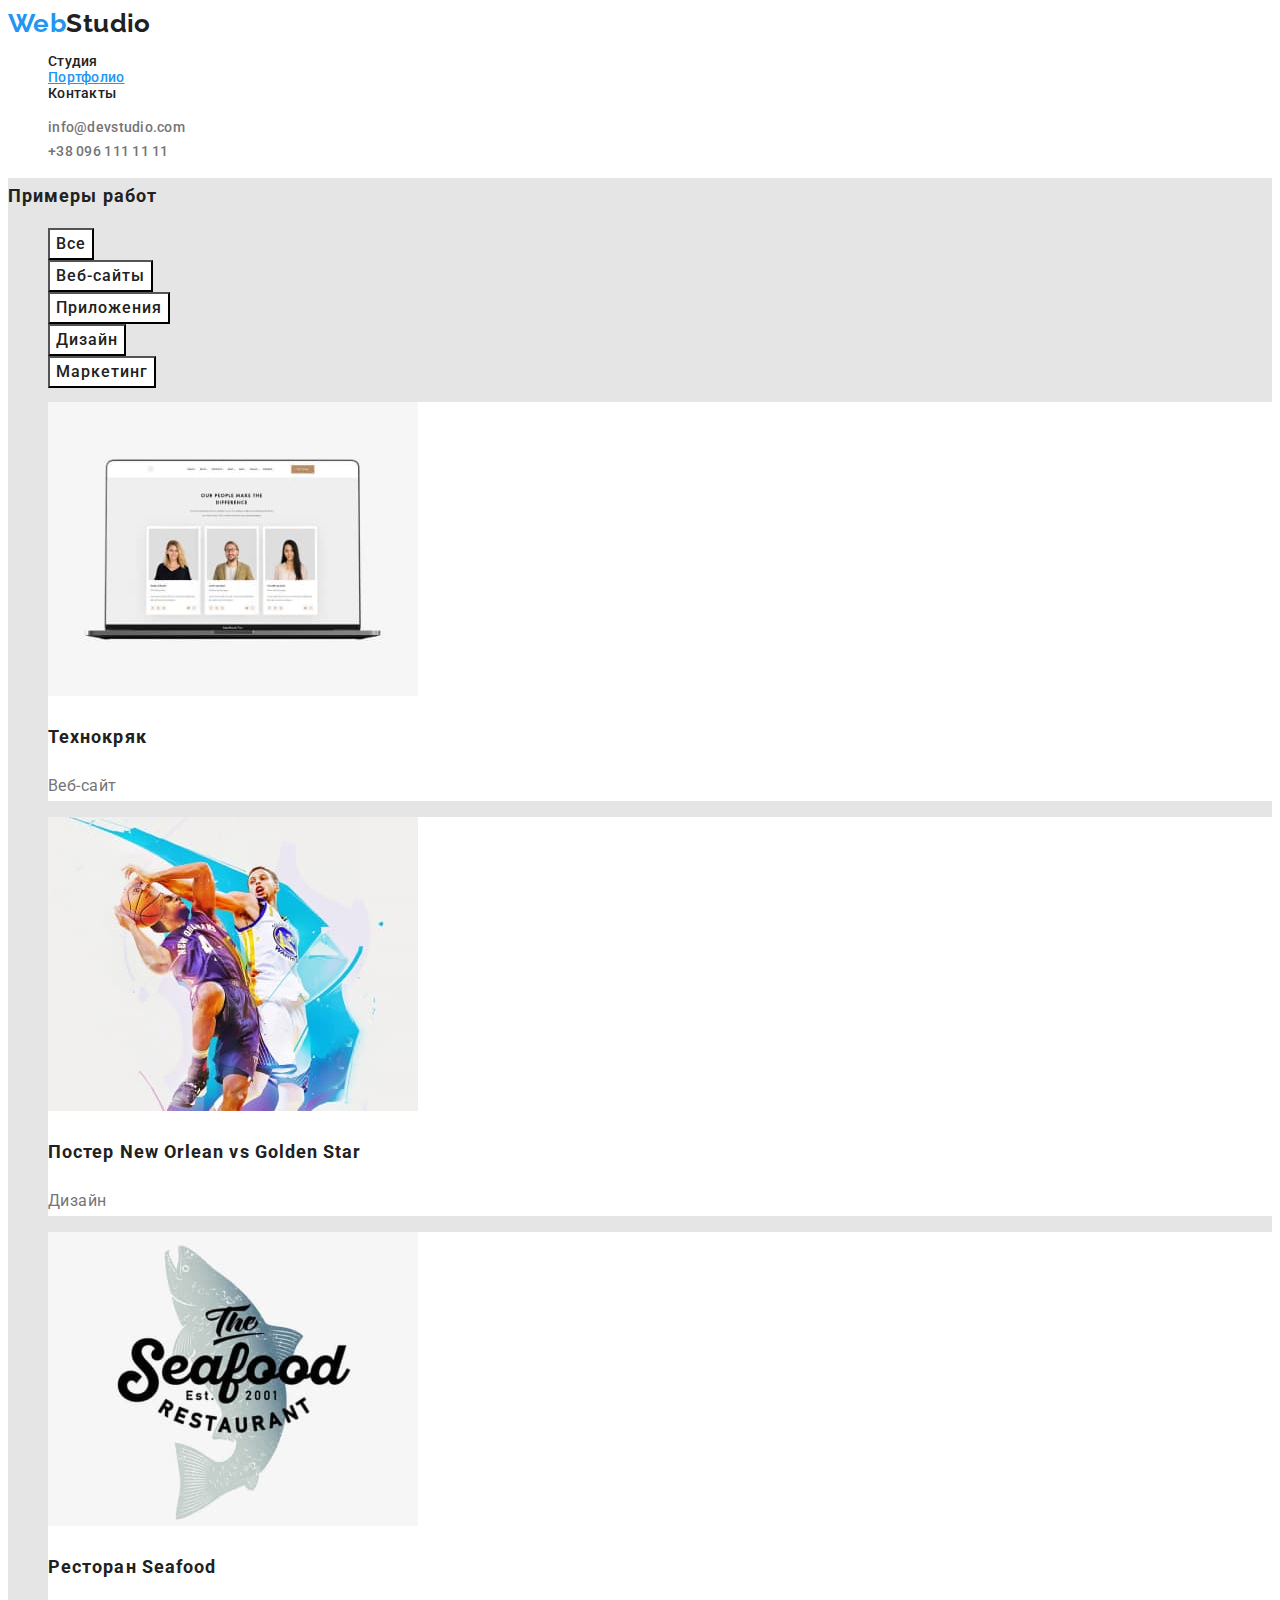
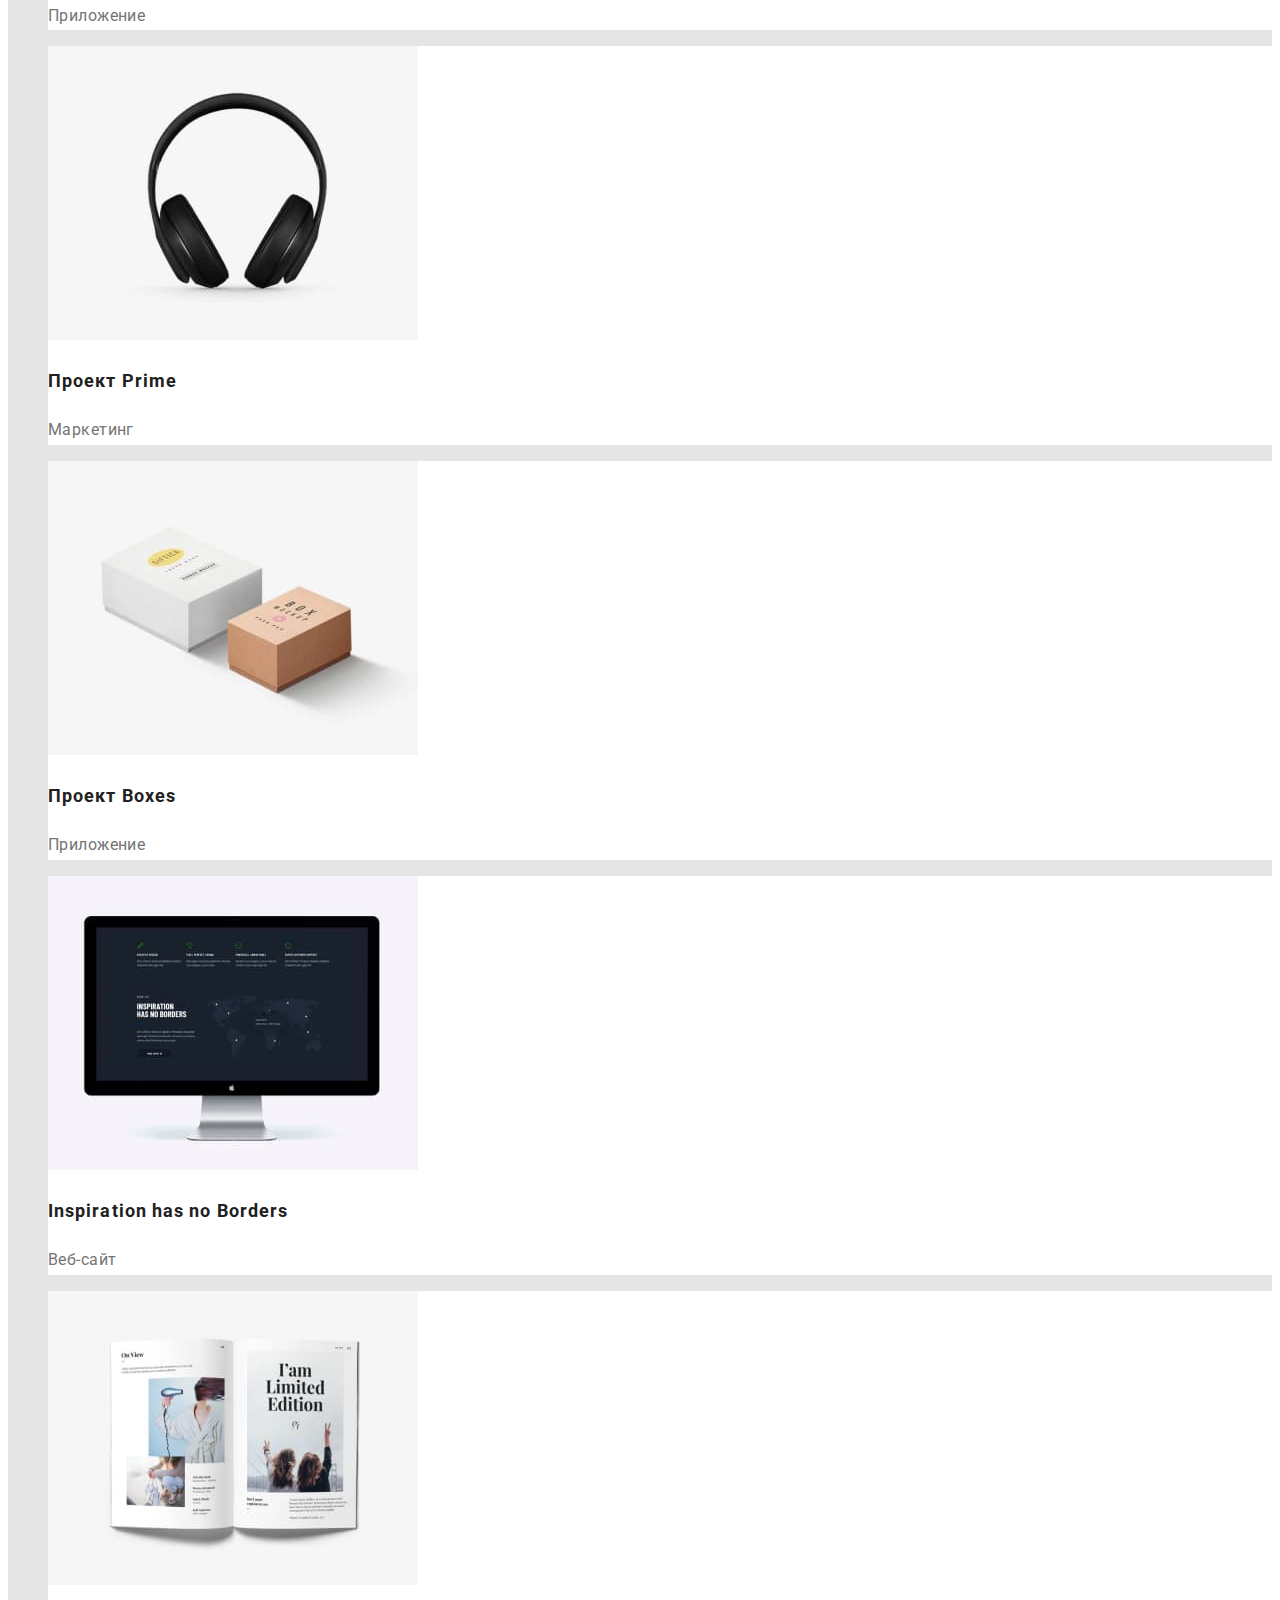
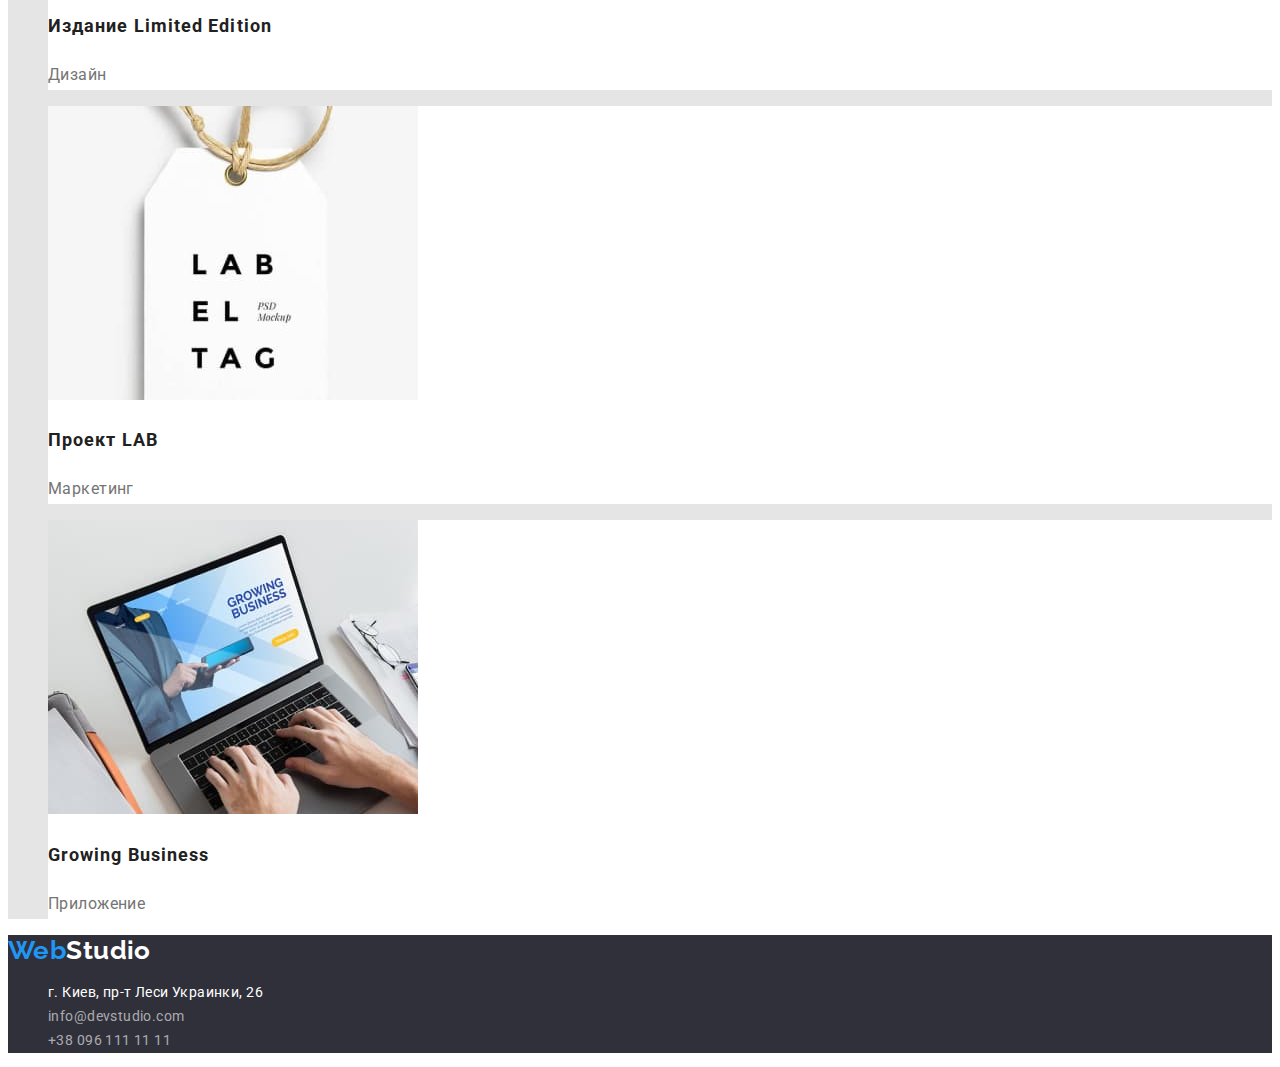
==== portfolio.html @ 4168db16 "copy previous file" ====
<!DOCTYPE html>
<html lang="ru">
<head>
  <meta charset="UTF-8" />
  <title>Web Studio(Version2.1)-Figma</title>
  <link rel="preconnect" href="https://fonts.googleapis.com">
  <link rel="preconnect" href="https://fonts.gstatic.com" crossorigin>
  <link href="https://fonts.googleapis.com/css2?family=Raleway:wght@700&family=Roboto:wght@400;500;700;900&display=swap"
    rel="stylesheet"
  >
  <link rel="stylesheet" href="./css/styles.css">
</head>

<body>
  <!--Шапка сторінки-->
  <header>
    <nav class="nav">
      <!--Логотип-->
      <a href="./index.html" class="logo link">
        <span class="logo-primary">Web</span><span class="logo-secondary">Studio</span>
      </a>
      <!--Активне посилання contacts-->
      <ul class="local-nav list">
        <li><a href="./index.html" class="link">Студия</a></li>
        <li><a href="./portfolio.html" class="current-link">Портфолио</a></li>
        <li><a href="" class="link">Контакты</a></li>
      </ul>
    </nav>
    <!--Contacts in header-->
    <ul class="contacts list">
      <li> <a href="mailto:info@devstudio.com" class="link">info@devstudio.com </a></li>
      <li> <a href="tel:+3809611111111" class="link">+38 096 111 11 11</a> </li>
    </ul>
  </header>
  <main>
    <section class="gallery">
      <h1 class="gallery-title" >Примеры работ</h1>
      <ul class="list">
        <li> <button type="button" class="btn btn-secondary">Все</button></li>
        <li><button type="button" class="btn btn-secondary">Веб-сайты</button></li>
        <li><button type="button" class="btn btn-secondary">Приложения</button></li>
        <li><button type="button" class="btn btn-secondary">Дизайн</button></li>
        <li><button type="button" class="btn btn-secondary">Маркетинг</button></li>
      </ul>
      <ul class="list">
        <li class="gallery-card "> 
          <img src="./images/prj1.jpg" alt="веб-сайт на ноутбуке" width="370" />
          <h2 class="card-title">Технокряк</h2>
          <p class="defenition">Веб-сайт</p>       
        </li>
        <li class="gallery-card ">
          <img src="./images/prj2.jpg" alt="Соревнования баскетболистов" width="370"/>
          <h2 class="card-title">Постер New Orlean vs Golden Star</h2>
          <p class="defenition">Дизайн</p>
        </li>
        <li class="gallery-card ">
          <img src="./images/prj3.jpg" alt="логотип ресторана" width="370" />
          <h2 class="card-title">Ресторан Seafood</h2>
          <p class="defenition">Приложение</p>
        </li>
        <li class="gallery-card ">
          <img src="./images/prj4.jpg" alt="Черные наушники" width="370" />
          <h2 class="card-title">Проект Prime</h2>
          <p class="defenition">Маркетинг</p>
        </li>
        <li class="gallery-card ">
          <img src="./images/prj5.jpg" alt="Две картонные коробки" width="370" />
          <h2 class="card-title">Проект Boxes</h2>
          <p class="defenition">Приложение</p>
        </li>
        <li class="gallery-card ">
          <img src="./images/prj6.jpg" alt="моноблок с примером веб-сайта" width="370" />
          <h2 class="card-title">Inspiration has no Borders</h2>
          <p class="defenition">Веб-сайт</p>
        </li>
        <li class="gallery-card ">
          <img src="./images/prj7.jpg" alt="разворот книги" width="370" />
          <h2 class="card-title">Издание Limited Edition</h2>
          <p class="defenition">Дизайн</p>
        </li>
        <li class="gallery-card ">
          <img src="./images/prj8.jpg" alt="етикетка с надписью" width="370" />
          <h2 class="card-title">Проект LAB</h2>
          <p class="defenition">Маркетинг</p>
        </li>
        <li class="gallery-card ">
          <img src="./images/prj9.jpg" alt="человек работающий за ноутбуком" width="370" />
          <h2 class="card-title">Growing Business</h2>
          <p class="defenition">Приложение</p>
        </li>
      </ul>
    </section>

  </main>
  <footer class="footer">
    <a href="./index.html" class="logo link">
      <span class="logo-primary">Web</span><span class="logo-botom">Studio</span>
    </a>
    <!--Contact info-->
    <address class="footer-contacts">
      <ul class="list">
        <li class="contact">
          <a href="https://goo.gl/maps/vkd8yYgCR2bsNaY5A" class="address link">
            г. Киев, пр-т Леси Украинки, 26<br />
          </a>
        </li>
        <li class="contact">
          <a href="mailto:info@devstudio.com" class="link">
            info@devstudio.com<br />
          </a>
        </li>
        <li class="contact">
          <a href="tel:+3809611111111" class="link">
            +38 096 111 11 11<br />
          </a>
        </li>
      </ul>
    </address>
  </footer>
    
</body>
</html>
---- css/styles.css ----
/* text primary color #757575*/
/* text secondary #212121 */
/* primary white color #FFFFFF */
/* secondary bg color #2F303A */
/* logo color #000000, #2196F3 */
/* team bg color #F5F4FA  */
:root {
  --primary-white-color: #ffffff;
  --secondary-white-color: #f5f4fa;
  --prtf-bg-color: #e5e5e5;
  --secondary-bg-color: #2f303a;
  --text-primary-color: #757575;
  --text-secondary-color: #212121;
  --accent-color: #2196f3;
  --decoration-white-color: rgba(255, 255, 255, 0.6);
}

/* lists style */
.list {
  list-style: none;
}

/* link decoration */
.link {
  color: inherit;
  text-decoration: none;
}

.link:hover,
.link:focus {
  color: var(--accent-color);
}

.current-link {
  color: var(--accent-color);
}

.current-link:hover,
.current-link:focus {
  color: var(--secondary-bg-color);
}

/* button */
.btn {
  font-family: Roboto;
  font-weight: 700;
  font-size: 16px;
  line-height: 1.87;
  letter-spacing: 0.06em;

  cursor: pointer;
}

.btn-primary {
  background-color: var(--accent-color);
  color: var(--primary-white-color);
}

.btn-secondary {
  background-color: var(--primary-white-color);
  color: var(--text-secondary-color);
}

.btn-primary:hover,
.btn-primary:focus {
  color: var(--text-secondary-color);
}

.btn-secondary:hover,
.btn-secondary:focus {
  color: var(--primary-white-color);
  background-color: var(--accent-color);
}

body {
  background-color: var(--primary-white-color);
  color: var(--text-primary-color);

  font-family: Roboto, Verdana, Tahoma, sans-serif;
  font-size: 14px;
  line-height: 1.71;
  letter-spacing: 0.03em;
}

/* logo */
.logo {
  font-family: Raleway, Verdana, Tahoma, sans-serif;

  font-weight: 700;
  font-size: 26px;
  line-height: 1.19;
}

.logo-primary {
  color: var(--accent-color);
}
.logo-secondary {
  color: var(--text-secondary-color);
}

.logo-botom {
  color: var(--primary-white-color);
}

.logo:hover,
.logo:focus {
  color: var(--accent-color);
}

/* nav */
.nav .local-nav {
  color: var(--text-secondary-color);

  font-weight: 500;
  font-size: 14px;
  line-height: 1.14;
  letter-spacing: 0.02em;
}

/* contacts */
.contacts a {
  color: var(--text-primary-color);

  font-weight: 500;
  font-size: 14px;
  line-height: 1.14;
  letter-spacing: 0.02em;
}

.contacts a:hover,
.contacts a:focus {
  color: var(--accent-color);
}

/* heroes */
.hero .hero-title {
  background-color: var(--secondary-bg-color);
  color: var(--primary-white-color);

  font-weight: 900;
  font-size: 44px;
  line-height: 1.36;
  text-align: center;
  letter-spacing: 0.06em;
  text-transform: uppercase;
}

/* features */
.features .feature-title {
  color: var(--text-secondary-color);

  font-weight: 700;
  font-size: 14px;
  line-height: 1.14;
  text-transform: uppercase;
}

.features .feature-dscr {
  font-size: 14px;
  line-height: 1.71;
}

/* activities */
.activities .activities-title {
  color: var(--text-secondary-color);

  font-weight: 700;
  font-size: 36px;
  line-height: 1.17;
  text-align: center;
}

/* team */
.team {
  background-color: var(--secondary-white-color);
}

.team-title {
  color: var(--text-secondary-color);

  font-weight: 700;
  font-size: 36px;
  line-height: 1.17;
  text-align: center;
}

.team .team-card {
  background-color: var(--primary-white-color);
}

.team .card-title {
  color: var(--text-secondary-color);

  font-weight: 500;
  font-size: 16px;
  line-height: 1.19;
  text-align: center;
}

.team .card-text {
  font-size: 16px;
  line-height: 1.19;
  text-align: center;
}

/* Портфолио */
/* gallery */
.gallery {
  background-color: var(--prtf-bg-color);
}

.gallery .gallery-title {
  color: var(--text-secondary-color);

  font-weight: 700;
  font-size: 18px;
  line-height: 2;
  letter-spacing: 0.06em;
}

.gallery .btn-secondary {
  font-weight: 500;
  font-size: 16px;
  line-height: 1.63;
}

.gallery-card {
  background-color: var(--primary-white-color);
}

.gallery-card .card-title {
  color: var(--text-secondary-color);

  font-weight: 700;
  font-size: 18px;
  line-height: 2;
  letter-spacing: 0.06em;
}

.gallery-card .defenition {
  font-size: 16px;
  line-height: 1.87;
}

/* footer */
footer {
  background-color: var(--secondary-bg-color);
}

.footer-contacts .link {
  color: var(--decoration-white-color);

  font-style: normal;
  font-size: 14px;
  line-height: 1.71;
}

.footer-contacts .address {
  color: var(--primary-white-color);
}

.footer-contacts .contact :hover,
.footer-contacts .contact :focus {
  color: var(--accent-color);
}
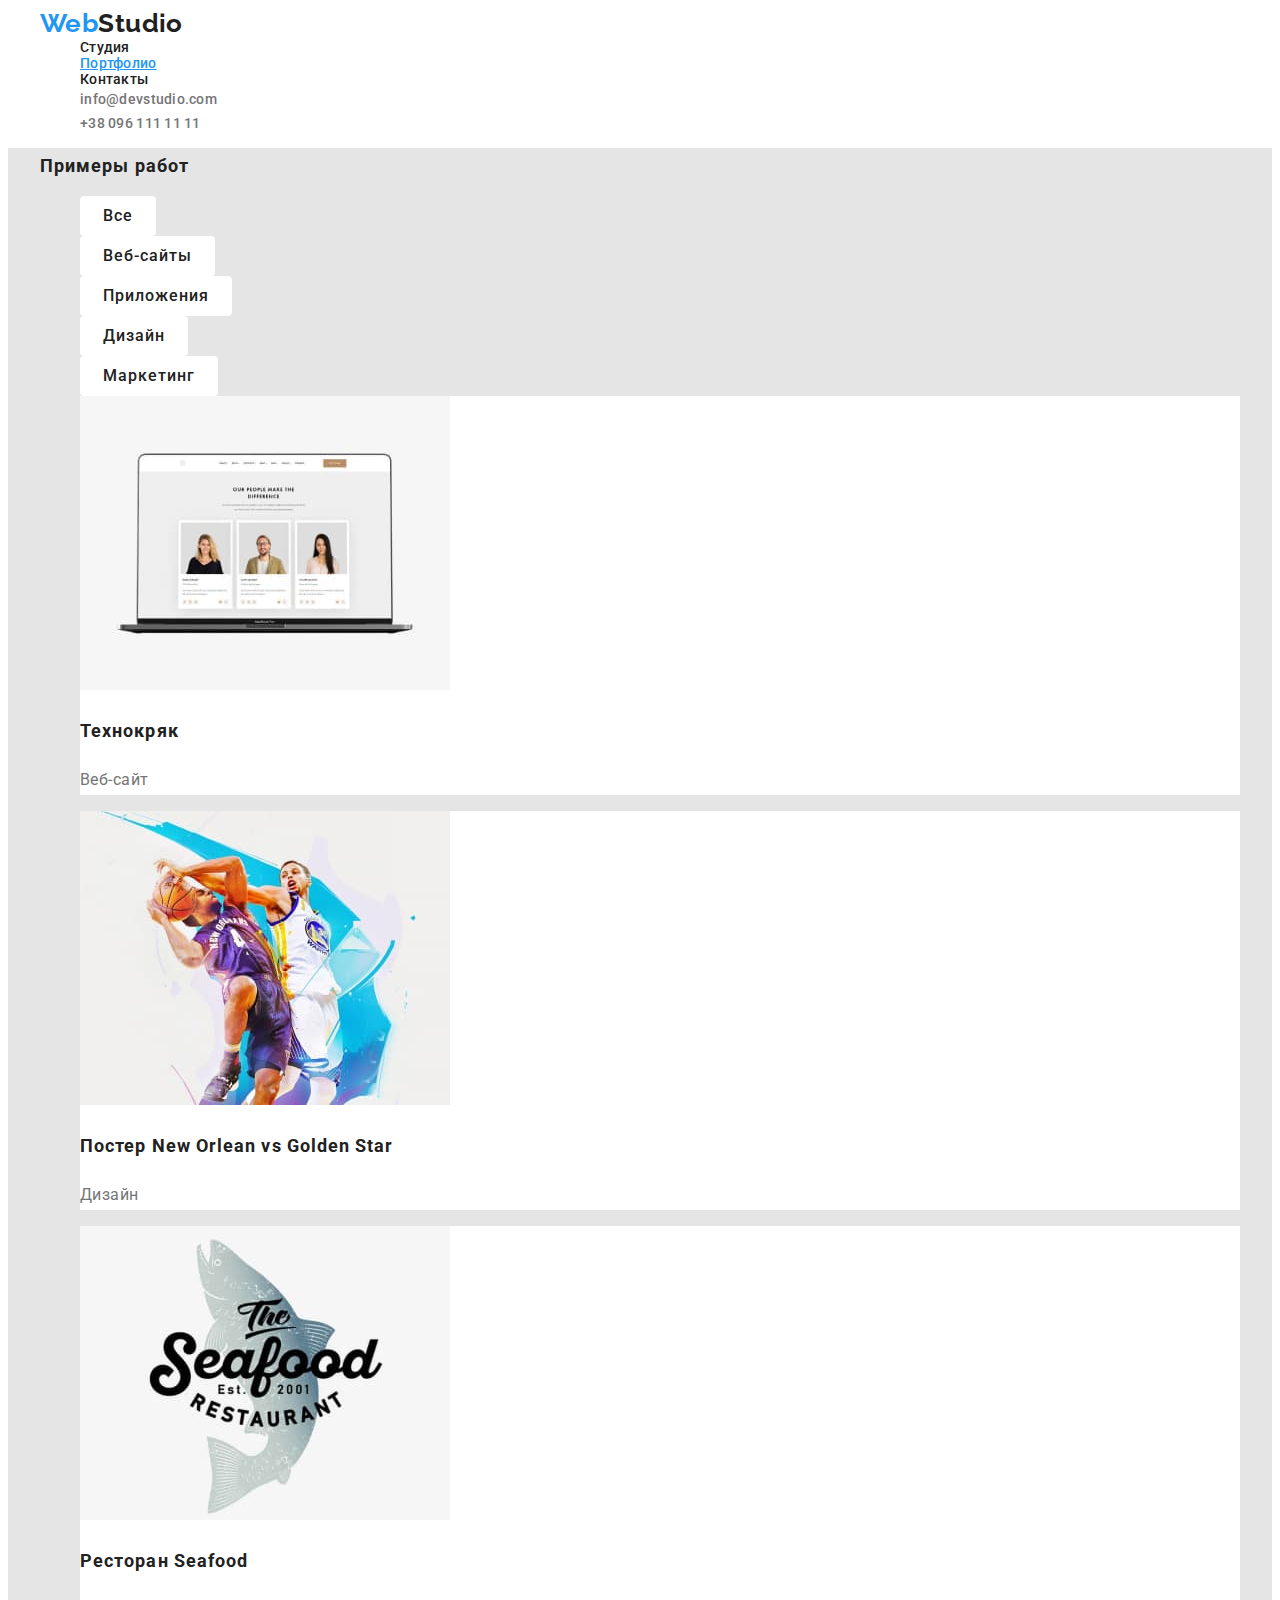
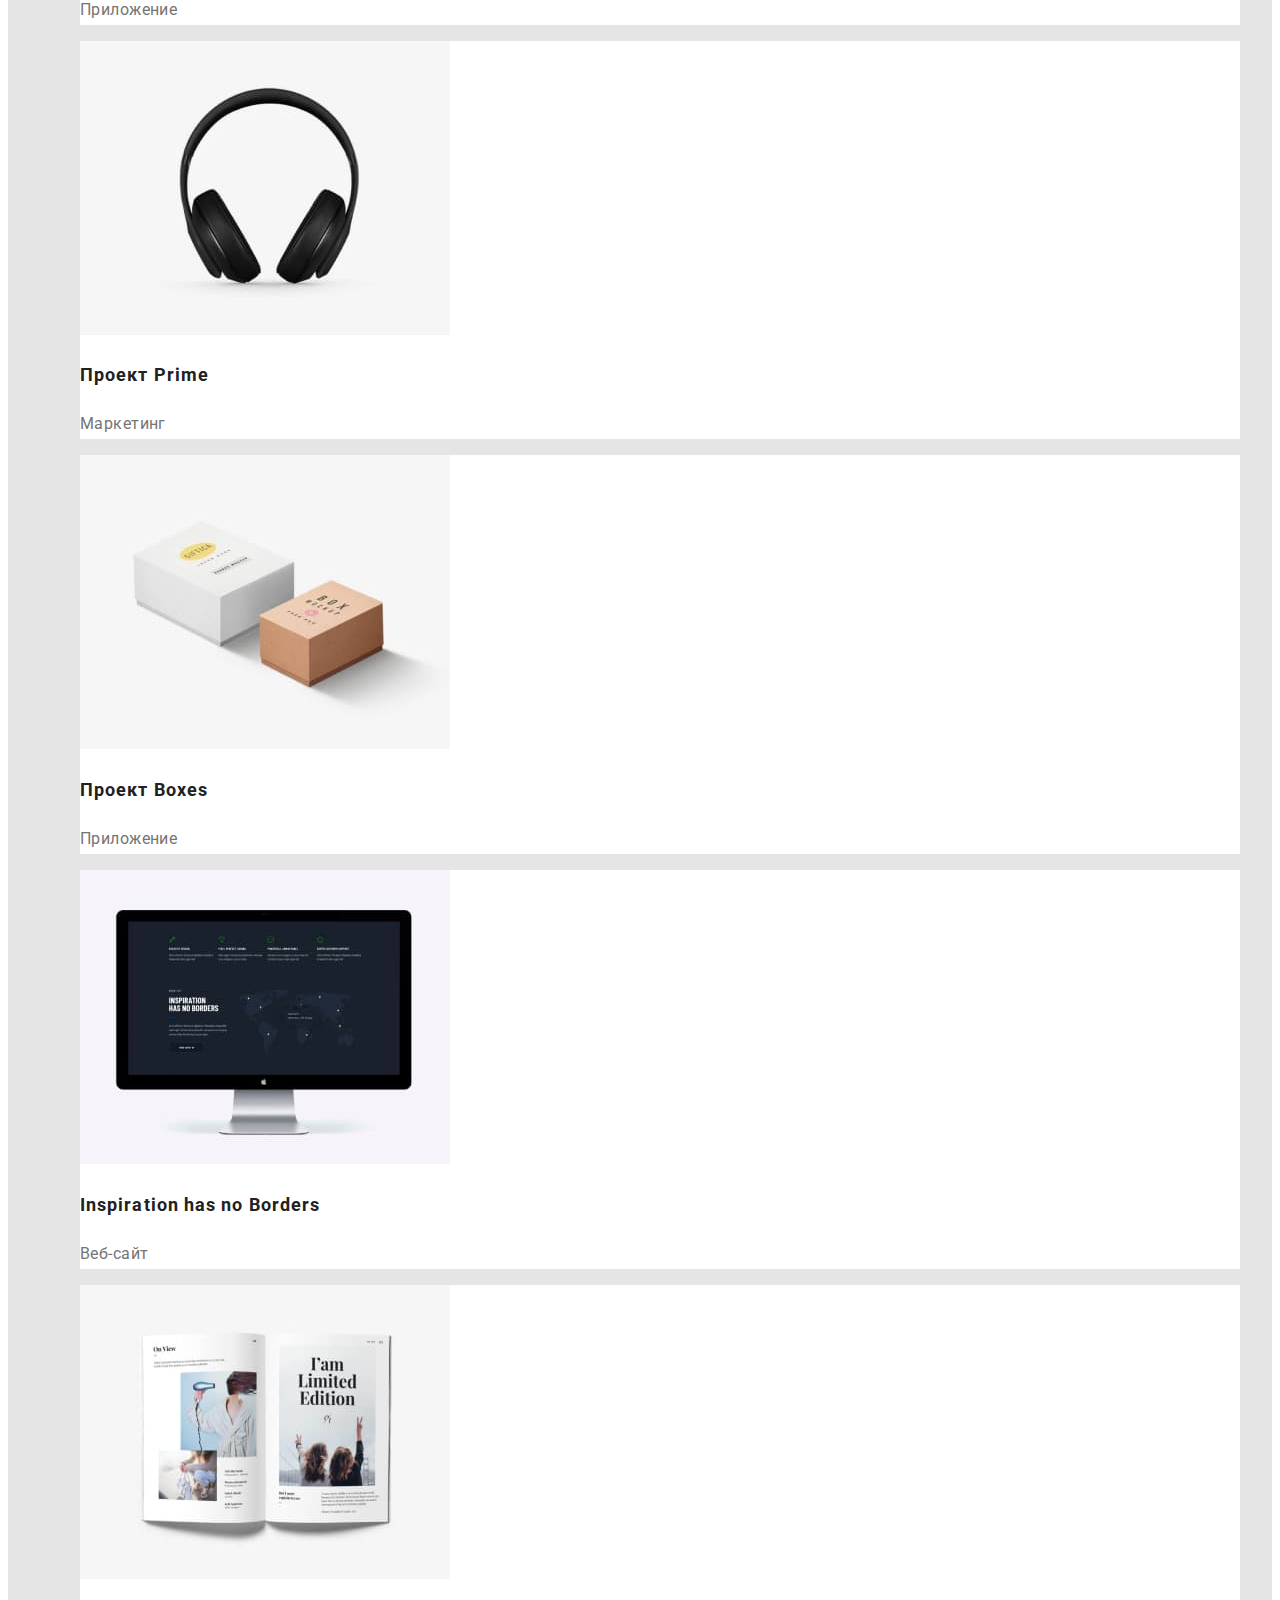
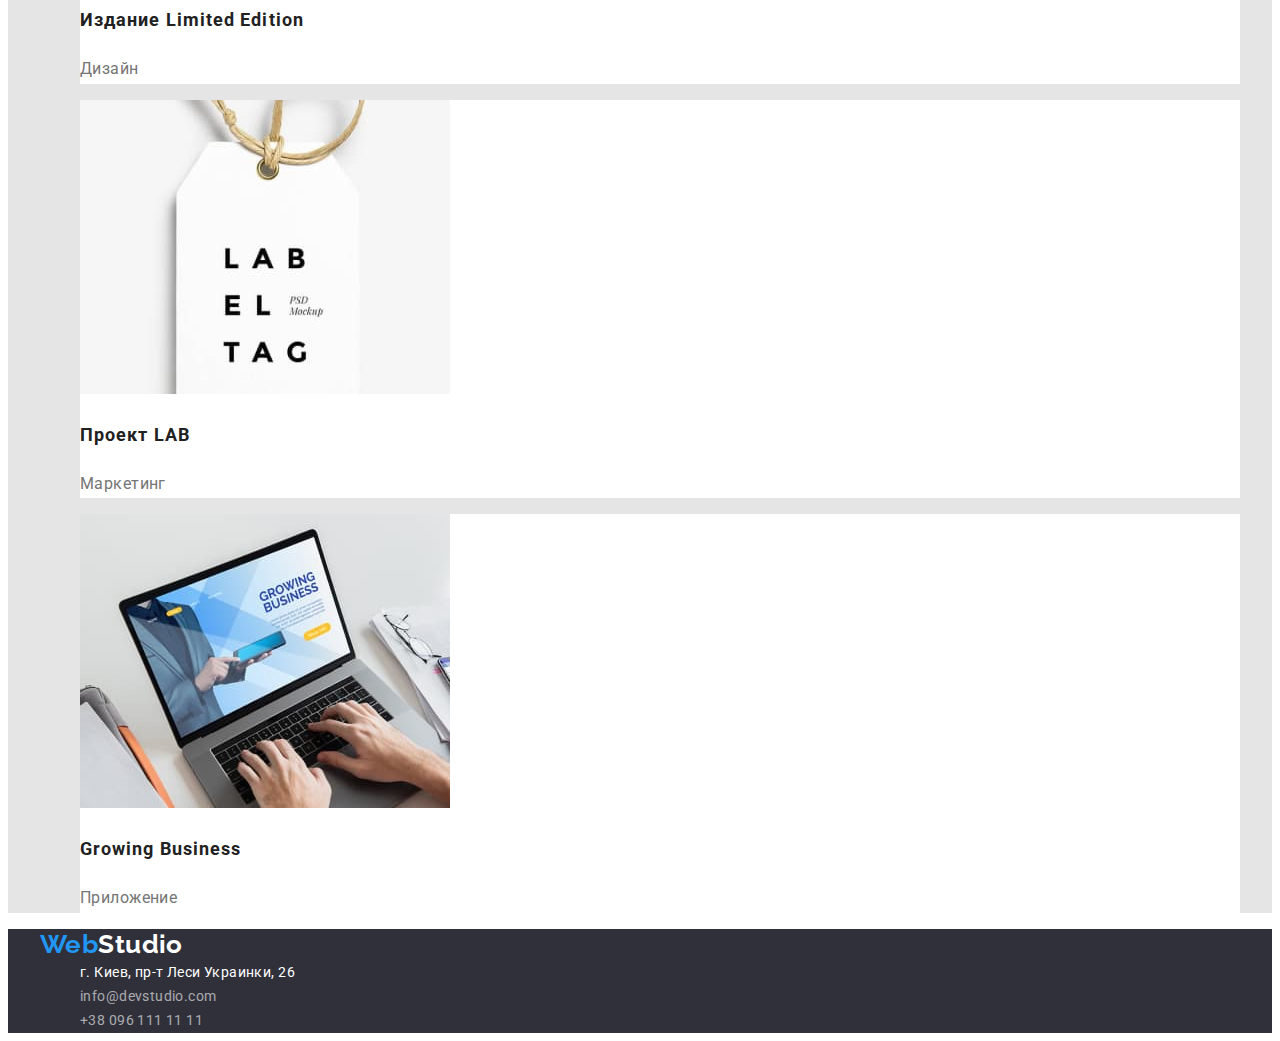
==== commit e0beb9e8: "add container" ====
--- a/portfolio.html
+++ b/portfolio.html
@@ -1,122 +1,131 @@
 <!DOCTYPE html>
 <html lang="ru">
-<head>
-  <meta charset="UTF-8" />
-  <title>Web Studio(Version2.1)-Figma</title>
-  <link rel="preconnect" href="https://fonts.googleapis.com">
-  <link rel="preconnect" href="https://fonts.gstatic.com" crossorigin>
-  <link href="https://fonts.googleapis.com/css2?family=Raleway:wght@700&family=Roboto:wght@400;500;700;900&display=swap"
-    rel="stylesheet"
-  >
-  <link rel="stylesheet" href="./css/styles.css">
-</head>
+  <head>
+    <meta charset="UTF-8" />
+    <title>Web Studio(Version2.1)-Figma</title>
+    <link rel="preconnect" href="https://fonts.googleapis.com" />
+    <link rel="preconnect" href="https://fonts.gstatic.com" crossorigin />
+    <link
+      href="https://fonts.googleapis.com/css2?family=Raleway:wght@700&family=Roboto:wght@400;500;700;900&display=swap"
+      rel="stylesheet"
+    />
+    <link
+      rel="stylesheet"
+      href="https://cdnjs.cloudflare.com/ajax/libs/modern-normalize/1.1.0/modern-normalize.min.css"
+      integrity="sha512-wpPYUAdjBVSE4KJnH1VR1HeZfpl1ub8YT/NKx4PuQ5NmX2tKuGu6U/JRp5y+Y8XG2tV+wKQpNHVUX03MfMFn9Q=="
+      crossorigin="anonymous"
+      referrerpolicy="no-referrer"
+    />
+    <link rel="stylesheet" href="./css/styles.css" />
+  </head>
 
-<body>
-  <!--Шапка сторінки-->
-  <header>
-    <nav class="nav">
-      <!--Логотип-->
-      <a href="./index.html" class="logo link">
-        <span class="logo-primary">Web</span><span class="logo-secondary">Studio</span>
-      </a>
-      <!--Активне посилання contacts-->
-      <ul class="local-nav list">
-        <li><a href="./index.html" class="link">Студия</a></li>
-        <li><a href="./portfolio.html" class="current-link">Портфолио</a></li>
-        <li><a href="" class="link">Контакты</a></li>
-      </ul>
-    </nav>
-    <!--Contacts in header-->
-    <ul class="contacts list">
-      <li> <a href="mailto:info@devstudio.com" class="link">info@devstudio.com </a></li>
-      <li> <a href="tel:+3809611111111" class="link">+38 096 111 11 11</a> </li>
-    </ul>
-  </header>
-  <main>
-    <section class="gallery">
-      <h1 class="gallery-title" >Примеры работ</h1>
-      <ul class="list">
-        <li> <button type="button" class="btn btn-secondary">Все</button></li>
-        <li><button type="button" class="btn btn-secondary">Веб-сайты</button></li>
-        <li><button type="button" class="btn btn-secondary">Приложения</button></li>
-        <li><button type="button" class="btn btn-secondary">Дизайн</button></li>
-        <li><button type="button" class="btn btn-secondary">Маркетинг</button></li>
-      </ul>
-      <ul class="list">
-        <li class="gallery-card "> 
-          <img src="./images/prj1.jpg" alt="веб-сайт на ноутбуке" width="370" />
-          <h2 class="card-title">Технокряк</h2>
-          <p class="defenition">Веб-сайт</p>       
-        </li>
-        <li class="gallery-card ">
-          <img src="./images/prj2.jpg" alt="Соревнования баскетболистов" width="370"/>
-          <h2 class="card-title">Постер New Orlean vs Golden Star</h2>
-          <p class="defenition">Дизайн</p>
-        </li>
-        <li class="gallery-card ">
-          <img src="./images/prj3.jpg" alt="логотип ресторана" width="370" />
-          <h2 class="card-title">Ресторан Seafood</h2>
-          <p class="defenition">Приложение</p>
-        </li>
-        <li class="gallery-card ">
-          <img src="./images/prj4.jpg" alt="Черные наушники" width="370" />
-          <h2 class="card-title">Проект Prime</h2>
-          <p class="defenition">Маркетинг</p>
-        </li>
-        <li class="gallery-card ">
-          <img src="./images/prj5.jpg" alt="Две картонные коробки" width="370" />
-          <h2 class="card-title">Проект Boxes</h2>
-          <p class="defenition">Приложение</p>
-        </li>
-        <li class="gallery-card ">
-          <img src="./images/prj6.jpg" alt="моноблок с примером веб-сайта" width="370" />
-          <h2 class="card-title">Inspiration has no Borders</h2>
-          <p class="defenition">Веб-сайт</p>
-        </li>
-        <li class="gallery-card ">
-          <img src="./images/prj7.jpg" alt="разворот книги" width="370" />
-          <h2 class="card-title">Издание Limited Edition</h2>
-          <p class="defenition">Дизайн</p>
-        </li>
-        <li class="gallery-card ">
-          <img src="./images/prj8.jpg" alt="етикетка с надписью" width="370" />
-          <h2 class="card-title">Проект LAB</h2>
-          <p class="defenition">Маркетинг</p>
-        </li>
-        <li class="gallery-card ">
-          <img src="./images/prj9.jpg" alt="человек работающий за ноутбуком" width="370" />
-          <h2 class="card-title">Growing Business</h2>
-          <p class="defenition">Приложение</p>
-        </li>
-      </ul>
-    </section>
-
-  </main>
-  <footer class="footer">
-    <a href="./index.html" class="logo link">
-      <span class="logo-primary">Web</span><span class="logo-botom">Studio</span>
-    </a>
-    <!--Contact info-->
-    <address class="footer-contacts">
-      <ul class="list">
-        <li class="contact">
-          <a href="https://goo.gl/maps/vkd8yYgCR2bsNaY5A" class="address link">
-            г. Киев, пр-т Леси Украинки, 26<br />
+  <div class="container"></div>
+  <body>
+    <!--Шапка сторінки-->
+    <header>
+      <div class="container">
+        <nav class="nav">
+          <!--Логотип-->
+          <a href="./index.html" class="logo link">
+            <span class="logo-primary">Web</span><span class="logo-secondary">Studio</span>
           </a>
-        </li>
-        <li class="contact">
-          <a href="mailto:info@devstudio.com" class="link">
-            info@devstudio.com<br />
-          </a>
-        </li>
-        <li class="contact">
-          <a href="tel:+3809611111111" class="link">
-            +38 096 111 11 11<br />
-          </a>
-        </li>
-      </ul>
-    </address>
-  </footer>
-    
-</body>
-</html>+          <!--Активне посилання contacts-->
+          <ul class="local-nav list">
+            <li><a href="./index.html" class="link">Студия</a></li>
+            <li><a href="./portfolio.html" class="current-link">Портфолио</a></li>
+            <li><a href="" class="link">Контакты</a></li>
+          </ul>
+        </nav>
+        <!--Contacts in header-->
+        <ul class="contacts list">
+          <li><a href="mailto:info@devstudio.com" class="link">info@devstudio.com </a></li>
+          <li><a href="tel:+3809611111111" class="link">+38 096 111 11 11</a></li>
+        </ul>
+      </div>
+    </header>
+    <main>
+      <section class="gallery">
+        <div class="container">
+          <h1 class="gallery-title">Примеры работ</h1>
+          <ul class="list">
+            <li><button type="button" class="btn btn-secondary">Все</button></li>
+            <li><button type="button" class="btn btn-secondary">Веб-сайты</button></li>
+            <li><button type="button" class="btn btn-secondary">Приложения</button></li>
+            <li><button type="button" class="btn btn-secondary">Дизайн</button></li>
+            <li><button type="button" class="btn btn-secondary">Маркетинг</button></li>
+          </ul>
+          <ul class="list">
+            <li class="gallery-card">
+              <img src="./images/prj1.jpg" alt="веб-сайт на ноутбуке" width="370" />
+              <h2 class="card-title">Технокряк</h2>
+              <p class="defenition">Веб-сайт</p>
+            </li>
+            <li class="gallery-card">
+              <img src="./images/prj2.jpg" alt="Соревнования баскетболистов" width="370" />
+              <h2 class="card-title">Постер New Orlean vs Golden Star</h2>
+              <p class="defenition">Дизайн</p>
+            </li>
+            <li class="gallery-card">
+              <img src="./images/prj3.jpg" alt="логотип ресторана" width="370" />
+              <h2 class="card-title">Ресторан Seafood</h2>
+              <p class="defenition">Приложение</p>
+            </li>
+            <li class="gallery-card">
+              <img src="./images/prj4.jpg" alt="Черные наушники" width="370" />
+              <h2 class="card-title">Проект Prime</h2>
+              <p class="defenition">Маркетинг</p>
+            </li>
+            <li class="gallery-card">
+              <img src="./images/prj5.jpg" alt="Две картонные коробки" width="370" />
+              <h2 class="card-title">Проект Boxes</h2>
+              <p class="defenition">Приложение</p>
+            </li>
+            <li class="gallery-card">
+              <img src="./images/prj6.jpg" alt="моноблок с примером веб-сайта" width="370" />
+              <h2 class="card-title">Inspiration has no Borders</h2>
+              <p class="defenition">Веб-сайт</p>
+            </li>
+            <li class="gallery-card">
+              <img src="./images/prj7.jpg" alt="разворот книги" width="370" />
+              <h2 class="card-title">Издание Limited Edition</h2>
+              <p class="defenition">Дизайн</p>
+            </li>
+            <li class="gallery-card">
+              <img src="./images/prj8.jpg" alt="етикетка с надписью" width="370" />
+              <h2 class="card-title">Проект LAB</h2>
+              <p class="defenition">Маркетинг</p>
+            </li>
+            <li class="gallery-card">
+              <img src="./images/prj9.jpg" alt="человек работающий за ноутбуком" width="370" />
+              <h2 class="card-title">Growing Business</h2>
+              <p class="defenition">Приложение</p>
+            </li>
+          </ul>
+        </div>
+      </section>
+    </main>
+    <footer class="footer">
+      <div class="container">
+        <a href="./index.html" class="logo link">
+          <span class="logo-primary">Web</span><span class="logo-botom">Studio</span>
+        </a>
+        <!--Contact info-->
+        <address class="footer-contacts">
+          <ul class="list">
+            <li class="contact">
+              <a href="https://goo.gl/maps/vkd8yYgCR2bsNaY5A" class="address link">
+                г. Киев, пр-т Леси Украинки, 26<br />
+              </a>
+            </li>
+            <li class="contact">
+              <a href="mailto:info@devstudio.com" class="link"> info@devstudio.com<br /> </a>
+            </li>
+            <li class="contact">
+              <a href="tel:+3809611111111" class="link"> +38 096 111 11 11<br /> </a>
+            </li>
+          </ul>
+        </address>
+      </div>
+    </footer>
+  </body>
+</html>
--- a/css/styles.css
+++ b/css/styles.css
@@ -1,9 +1,3 @@
-/* text primary color #757575*/
-/* text secondary #212121 */
-/* primary white color #FFFFFF */
-/* secondary bg color #2F303A */
-/* logo color #000000, #2196F3 */
-/* team bg color #F5F4FA  */
 :root {
   --primary-white-color: #ffffff;
   --secondary-white-color: #f5f4fa;
@@ -14,9 +8,27 @@
   --accent-color: #2196f3;
   --decoration-white-color: rgba(255, 255, 255, 0.6);
 }
+/* html{
+  box-sizing: border-box;
+}
+
+*,
+*::before,
+*::after {
+  box-sizing: inherit;
+} */
+/* container */
+.container {
+  width: 1200px;
+  padding-left: 15px;
+  padding-right: 15px;
+  margin: 0 auto;
+}
 
 /* lists style */
 .list {
+  margin: 0;
+
   list-style: none;
 }
 
@@ -42,6 +54,9 @@
 
 /* button */
 .btn {
+  border-radius: 4px;
+  border: 1px solid transparent;
+
   font-family: Roboto;
   font-weight: 700;
   font-size: 16px;
@@ -52,11 +67,15 @@
 }
 
 .btn-primary {
+  padding: 10px 32px;
+
   background-color: var(--accent-color);
   color: var(--primary-white-color);
 }
 
 .btn-secondary {
+  padding: 6px 22px;
+
   background-color: var(--primary-white-color);
   color: var(--text-secondary-color);
 }
@@ -133,20 +152,34 @@
 }
 
 /* heroes */
-.hero .hero-title {
+.hero {
+  margin-bottom: 94px;
+
   background-color: var(--secondary-bg-color);
   color: var(--primary-white-color);
 
+  text-align: center;
+}
+
+.hero-title {
+  margin-top: 0px;
+  margin-bottom: 30px;
+
+  text-transform: uppercase;
   font-weight: 900;
   font-size: 44px;
   line-height: 1.36;
-  text-align: center;
   letter-spacing: 0.06em;
-  text-transform: uppercase;
 }
 
 /* features */
+.features {
+  margin-bottom: 94px;
+}
 .features .feature-title {
+  margin-top: 0;
+  margin-bottom: 10px;
+
   color: var(--text-secondary-color);
 
   font-weight: 700;
@@ -155,13 +188,22 @@
   text-transform: uppercase;
 }
 
-.features .feature-dscr {
+.features .feature-description {
+  margin-top: 0;
+  margin-bottom: 0;
+
   font-size: 14px;
   line-height: 1.71;
 }
 
 /* activities */
+.activities {
+  margin-bottom: 94px;
+}
+
 .activities .activities-title {
+  margin-top: 0px;
+  margin-bottom: 50px;
   color: var(--text-secondary-color);
 
   font-weight: 700;
@@ -172,10 +214,14 @@
 
 /* team */
 .team {
+  padding-top: 94px;
+  padding-bottom: 94px;
+
   background-color: var(--secondary-white-color);
 }
 
 .team-title {
+  margin-bottom: 50px;
   color: var(--text-secondary-color);
 
   font-weight: 700;
@@ -185,10 +231,14 @@
 }
 
 .team .team-card {
+  padding-bottom: 30px;
   background-color: var(--primary-white-color);
 }
 
 .team .card-title {
+  margin-top: 30px;
+  margin-bottom: 10px;
+
   color: var(--text-secondary-color);
 
   font-weight: 500;
@@ -198,6 +248,9 @@
 }
 
 .team .card-text {
+  margin-top: 0;
+  margin-bottom: 0;
+
   font-size: 16px;
   line-height: 1.19;
   text-align: center;
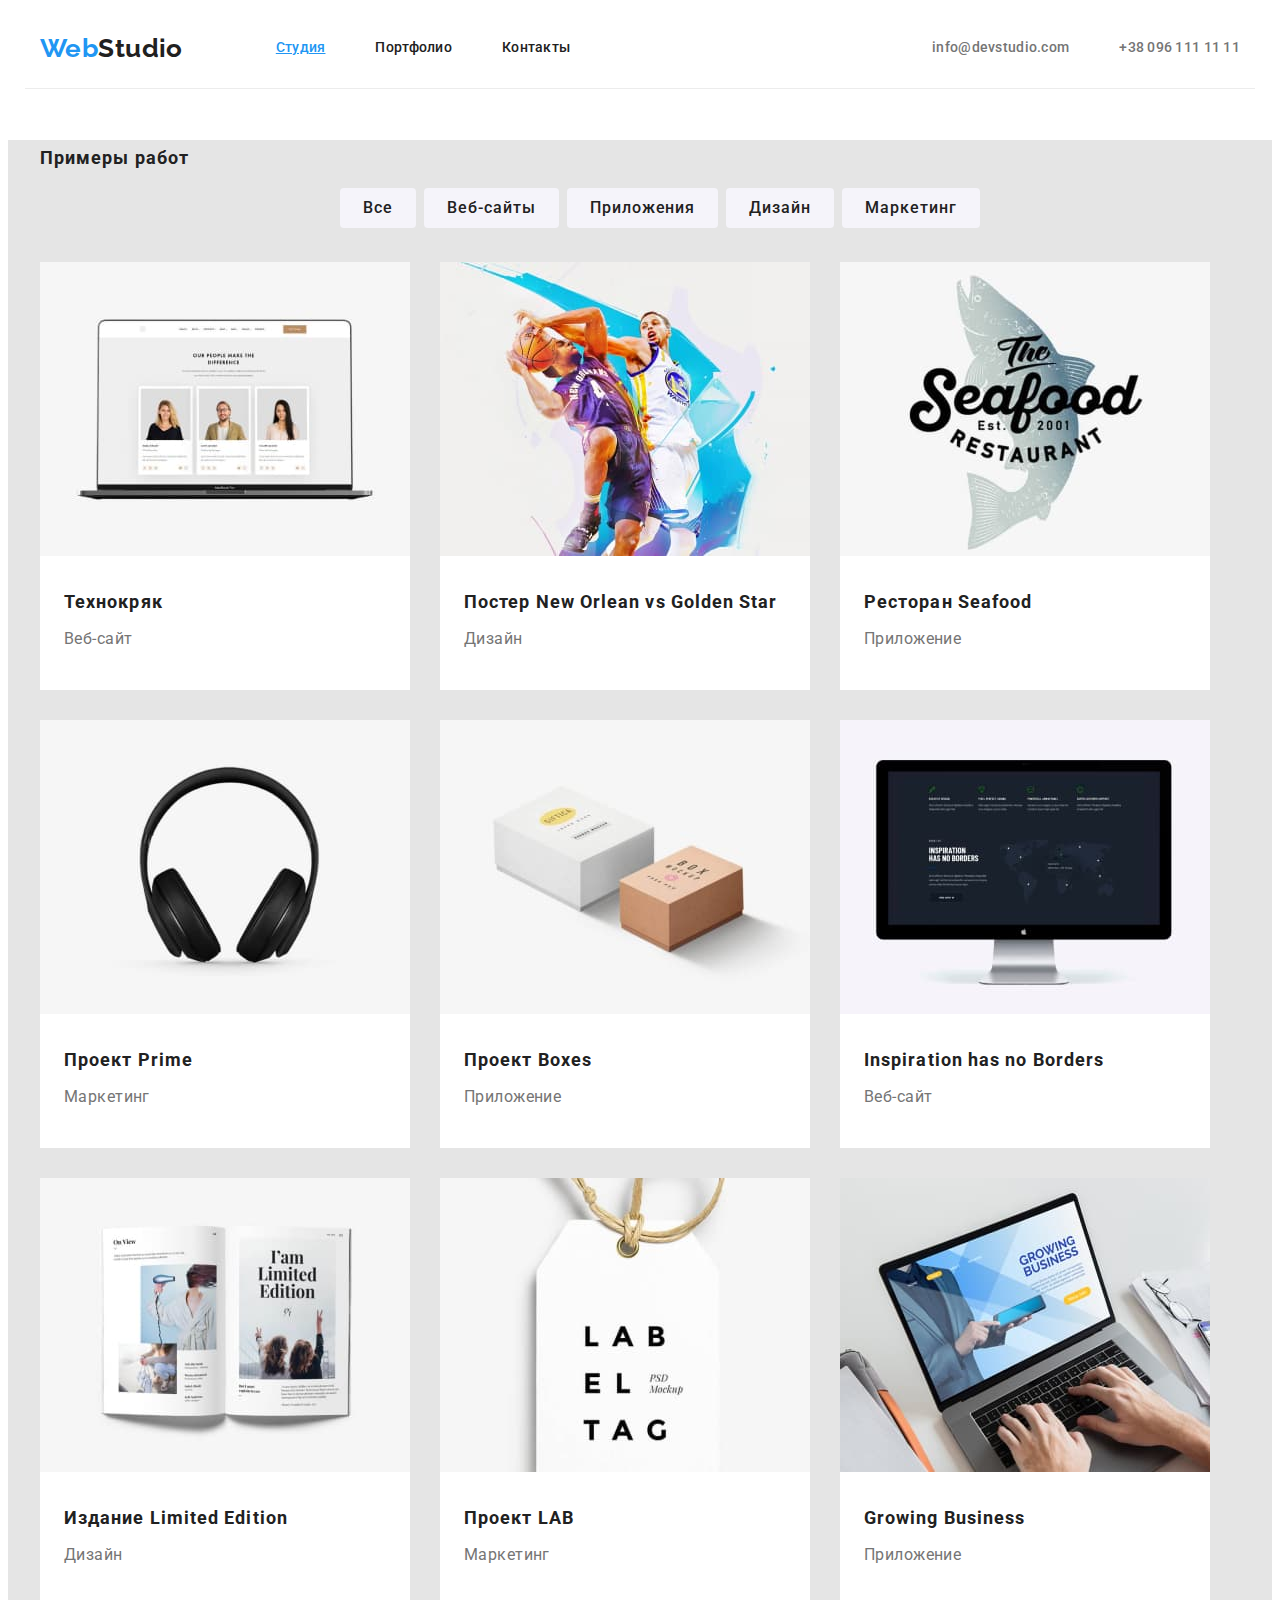
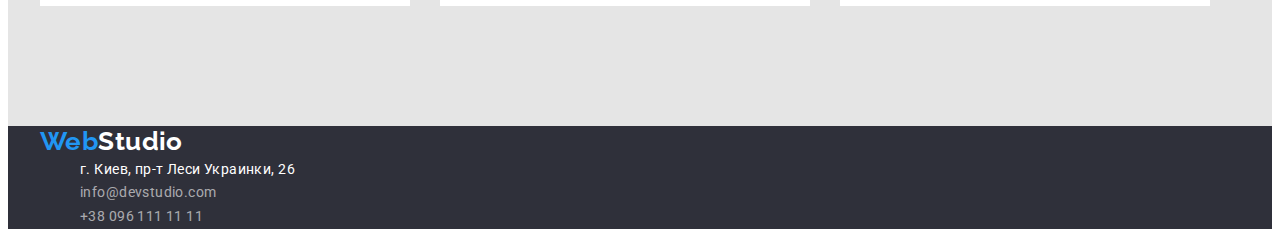
==== commit 0ff7749b: "do flex element" ====
--- a/portfolio.html
+++ b/portfolio.html
@@ -19,27 +19,30 @@
     <link rel="stylesheet" href="./css/styles.css" />
   </head>
 
-  <div class="container"></div>
   <body>
     <!--Шапка сторінки-->
     <header>
-      <div class="container">
+      <div class="container main-nav">
+        <!--Логотип-->
+        <a href="./index.html" class="logo link">
+          <span class="logo-primary">Web</span><span class="logo-secondary">Studio</span>
+        </a>
         <nav class="nav">
-          <!--Логотип-->
-          <a href="./index.html" class="logo link">
-            <span class="logo-primary">Web</span><span class="logo-secondary">Studio</span>
-          </a>
-          <!--Активне посилання contacts-->
+          <!--Активне посилання-->
           <ul class="local-nav list">
-            <li><a href="./index.html" class="link">Студия</a></li>
-            <li><a href="./portfolio.html" class="current-link">Портфолио</a></li>
-            <li><a href="" class="link">Контакты</a></li>
+            <li class="item"><a href="./index.html" class="current-link block">Студия</a></li>
+            <li class="item"><a href="./portfolio.html" class="link block">Портфолио</a></li>
+            <li class="item"><a href="" class="link block">Контакты</a></li>
           </ul>
         </nav>
         <!--Contacts in header-->
         <ul class="contacts list">
-          <li><a href="mailto:info@devstudio.com" class="link">info@devstudio.com </a></li>
-          <li><a href="tel:+3809611111111" class="link">+38 096 111 11 11</a></li>
+          <li class="item">
+            <a href="mailto:info@devstudio.com" class="link">info@devstudio.com </a>
+          </li>
+          <li class="item">
+            <a href="tel:+3809611111111" class="link">+38 096 111 11 11</a>
+          </li>
         </ul>
       </div>
     </header>
@@ -47,14 +50,16 @@
       <section class="gallery">
         <div class="container">
           <h1 class="gallery-title">Примеры работ</h1>
-          <ul class="list">
-            <li><button type="button" class="btn btn-secondary">Все</button></li>
-            <li><button type="button" class="btn btn-secondary">Веб-сайты</button></li>
-            <li><button type="button" class="btn btn-secondary">Приложения</button></li>
-            <li><button type="button" class="btn btn-secondary">Дизайн</button></li>
-            <li><button type="button" class="btn btn-secondary">Маркетинг</button></li>
+          <ul class="list filters">
+            <li class="item"><button type="button" class="btn btn-secondary">Все</button></li>
+            <li class="item"><button type="button" class="btn btn-secondary">Веб-сайты</button></li>
+            <li class="item">
+              <button type="button" class="btn btn-secondary">Приложения</button>
+            </li>
+            <li class="item"><button type="button" class="btn btn-secondary">Дизайн</button></li>
+            <li class="item"><button type="button" class="btn btn-secondary">Маркетинг</button></li>
           </ul>
-          <ul class="list">
+          <ul class="list card-set">
             <li class="gallery-card">
               <img src="./images/prj1.jpg" alt="веб-сайт на ноутбуке" width="370" />
               <h2 class="card-title">Технокряк</h2>
--- a/css/styles.css
+++ b/css/styles.css
@@ -7,16 +7,17 @@
   --text-secondary-color: #212121;
   --accent-color: #2196f3;
   --decoration-white-color: rgba(255, 255, 255, 0.6);
+  --border-color: #ececec;
 }
 /* html{
   box-sizing: border-box;
 }
-
 *,
 *::before,
 *::after {
   box-sizing: inherit;
 } */
+/* -------------GLOBAL STYLES--------------- */
 /* container */
 .container {
   width: 1200px;
@@ -76,7 +77,7 @@
 .btn-secondary {
   padding: 6px 22px;
 
-  background-color: var(--primary-white-color);
+  background-color: var(--secondary-white-color);
   color: var(--text-secondary-color);
 }
 
@@ -100,6 +101,13 @@
   line-height: 1.71;
   letter-spacing: 0.03em;
 }
+/* --------------HEADER-------------------- */
+/* header flexbox */
+.main-nav {
+  display: flex;
+  align-items: center;
+  border-bottom: 1px solid var(--border-color);
+}
 
 /* logo */
 .logo {
@@ -127,7 +135,12 @@
 }
 
 /* nav */
-.nav .local-nav {
+
+.local-nav {
+  display: flex;
+  margin-left: 93px;
+  padding-left: 0;
+
   color: var(--text-secondary-color);
 
   font-weight: 500;
@@ -136,8 +149,30 @@
   letter-spacing: 0.02em;
 }
 
+.local-nav > .item + .item {
+  margin-left: 50px;
+}
+.block {
+  display: block;
+  padding-top: 32px;
+  padding-bottom: 32px;
+}
+
 /* contacts */
+.contacts {
+  display: flex;
+  padding-left: 0;
+  margin-left: auto;
+}
+
+.contacts > .item + .item {
+  margin-left: 50px;
+}
 .contacts a {
+  display: block;
+  padding-top: 32px;
+  padding-bottom: 32px;
+
   color: var(--text-primary-color);
 
   font-weight: 500;
@@ -151,6 +186,7 @@
   color: var(--accent-color);
 }
 
+/* -----------------------BODY_INDEX----------------------- */
 /* heroes */
 .hero {
   margin-bottom: 94px;
@@ -176,6 +212,17 @@
 .features {
   margin-bottom: 94px;
 }
+
+.feature {
+  display: flex;
+  justify-content: space-around;
+  padding-left: 0;
+}
+
+.feature > .item + .item {
+  margin-left: 30px;
+}
+
 .features .feature-title {
   margin-top: 0;
   margin-bottom: 10px;
@@ -199,6 +246,12 @@
 /* activities */
 .activities {
   margin-bottom: 94px;
+}
+
+.activity {
+  display: flex;
+  justify-content: space-around;
+  padding-left: 0;
 }
 
 .activities .activities-title {
@@ -220,6 +273,12 @@
   background-color: var(--secondary-white-color);
 }
 
+.team-pro {
+  display: flex;
+  justify-content: space-around;
+  padding-left: 0;
+}
+
 .team-title {
   margin-bottom: 50px;
   color: var(--text-secondary-color);
@@ -256,9 +315,11 @@
   text-align: center;
 }
 
-/* Портфолио */
+/* -----------------------BODY_PORTFILIO--------------------- */
 /* gallery */
 .gallery {
+  margin-top: 51px;
+  padding-bottom: 120px;
   background-color: var(--prtf-bg-color);
 }
 
@@ -269,6 +330,14 @@
   font-size: 18px;
   line-height: 2;
   letter-spacing: 0.06em;
+}
+
+.filters {
+  display: flex;
+  justify-content: center;
+}
+.filters > .item + .item {
+  margin-left: 8px;
 }
 
 .gallery .btn-secondary {
@@ -277,11 +346,35 @@
   line-height: 1.63;
 }
 
+.card-set {
+  display: flex;
+  flex-wrap: wrap;
+  padding-left: 0;
+
+  margin-top: 34px;
+}
+
 .gallery-card {
+  width: 370px;
+  margin-right: 30px;
+  margin-bottom: 30px;
+
   background-color: var(--primary-white-color);
 }
 
+.gallery-card:nth-last-child(-n + 3) {
+  margin-bottom: 0;
+}
+
+.gallery-card:nth-child(3n) {
+  margin-right: 0;
+}
+
 .gallery-card .card-title {
+  margin-top: 20px;
+  margin-bottom: 0;
+  padding-left: 24px;
+
   color: var(--text-secondary-color);
 
   font-weight: 700;
@@ -291,11 +384,15 @@
 }
 
 .gallery-card .defenition {
+  padding-left: 24px;
+  padding-bottom: 20px;
+  margin-top: 4px;
+
   font-size: 16px;
   line-height: 1.87;
 }
 
-/* footer */
+/* -----------------------FOOTER----------------------- */
 footer {
   background-color: var(--secondary-bg-color);
 }
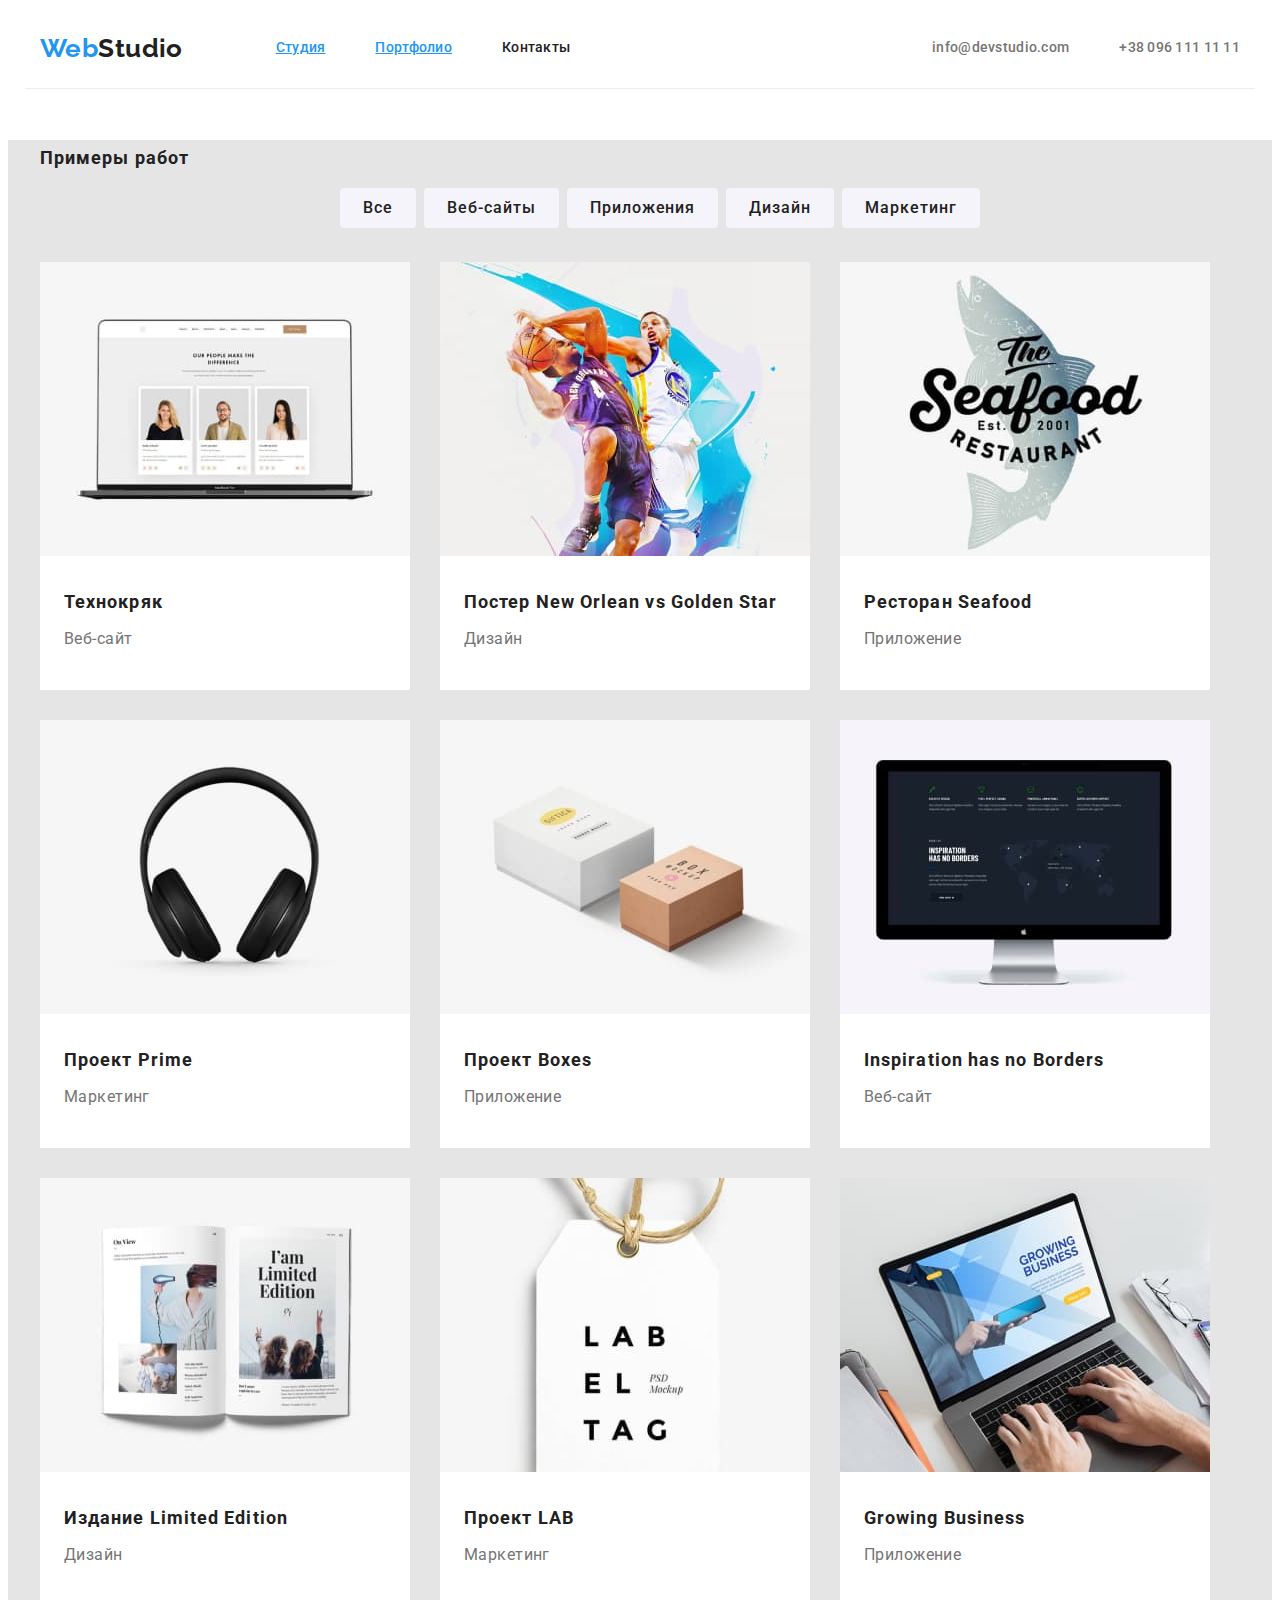
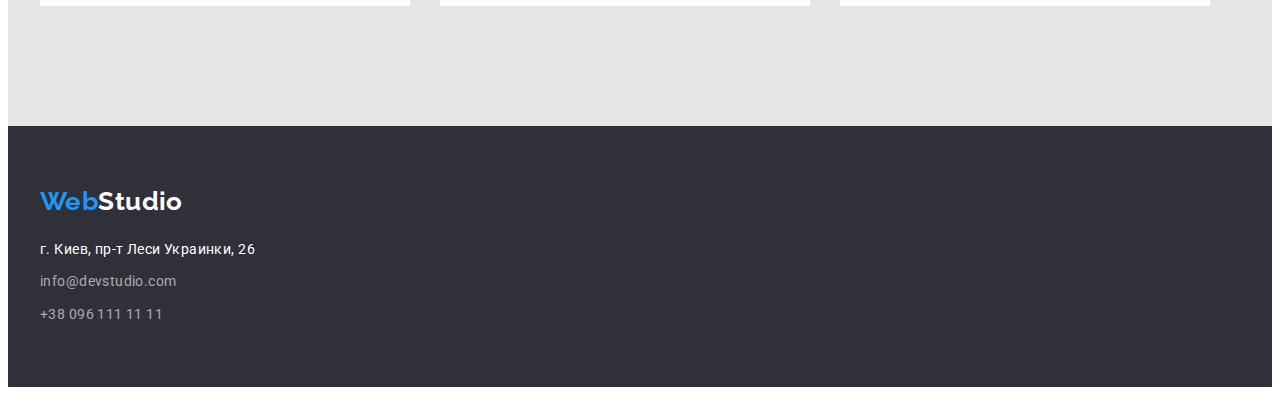
==== commit bec1be5a: "correct footer padding/margin" ====
--- a/portfolio.html
+++ b/portfolio.html
@@ -31,7 +31,9 @@
           <!--Активне посилання-->
           <ul class="local-nav list">
             <li class="item"><a href="./index.html" class="current-link block">Студия</a></li>
-            <li class="item"><a href="./portfolio.html" class="link block">Портфолио</a></li>
+            <li class="item">
+              <a href="./portfolio.html" class="current-link block">Портфолио</a>
+            </li>
             <li class="item"><a href="" class="link block">Контакты</a></li>
           </ul>
         </nav>
@@ -109,11 +111,14 @@
         </div>
       </section>
     </main>
-    <footer class="footer">
-      <div class="container">
-        <a href="./index.html" class="logo link">
-          <span class="logo-primary">Web</span><span class="logo-botom">Studio</span>
-        </a>
+
+    <footer>
+      <div class="container bottom">
+        <div class="logo-box">
+          <a href="./index.html" class="logo link">
+            <span class="logo-primary">Web</span><span class="logo-botom">Studio</span>
+          </a>
+        </div>
         <!--Contact info-->
         <address class="footer-contacts">
           <ul class="list">
--- a/css/styles.css
+++ b/css/styles.css
@@ -396,7 +396,21 @@
 footer {
   background-color: var(--secondary-bg-color);
 }
-
+.bottom {
+  padding-top: 60px;
+  padding-bottom: 60px;
+}
+.logo-box {
+  margin-bottom: 20px;
+}
+
+.footer-contacts > ul {
+  padding-left: 0;
+}
+
+.footer-contacts .contact + .contact {
+  margin-top: 9px;
+}
 .footer-contacts .link {
   color: var(--decoration-white-color);
 
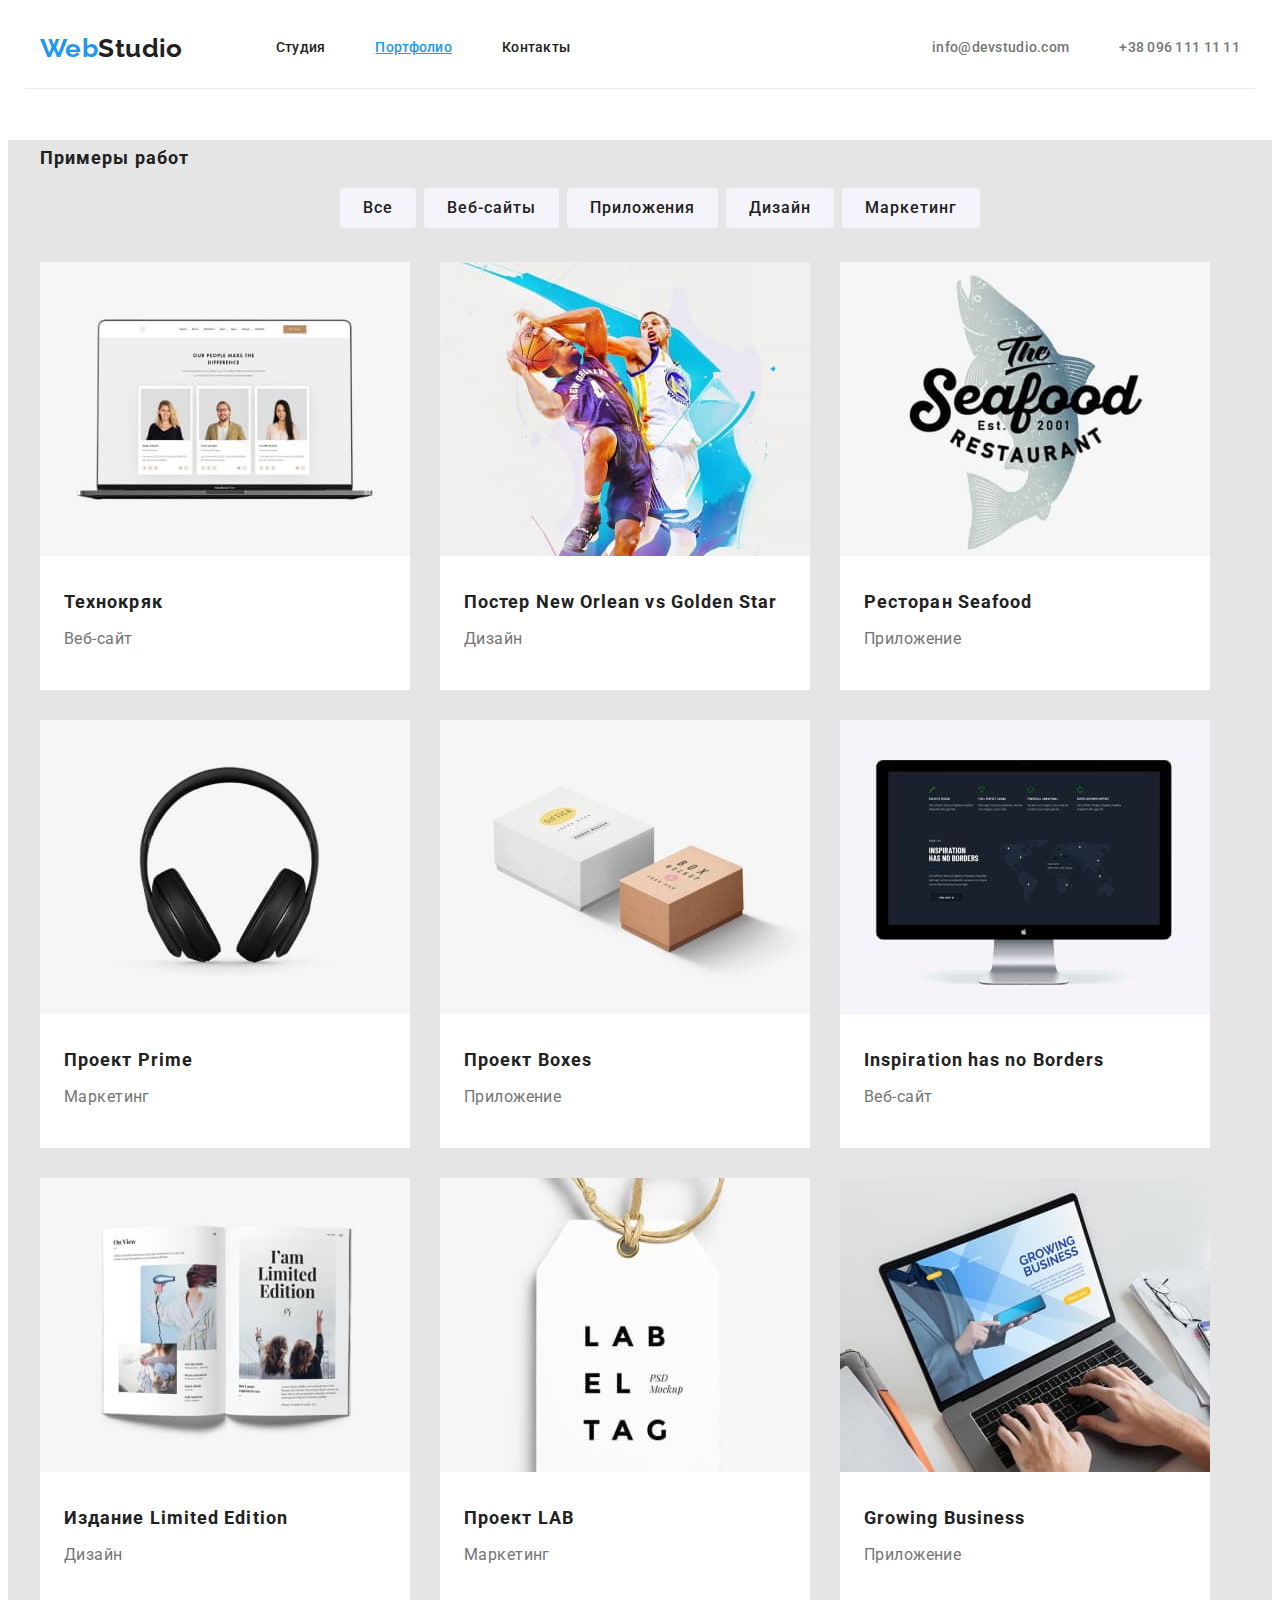
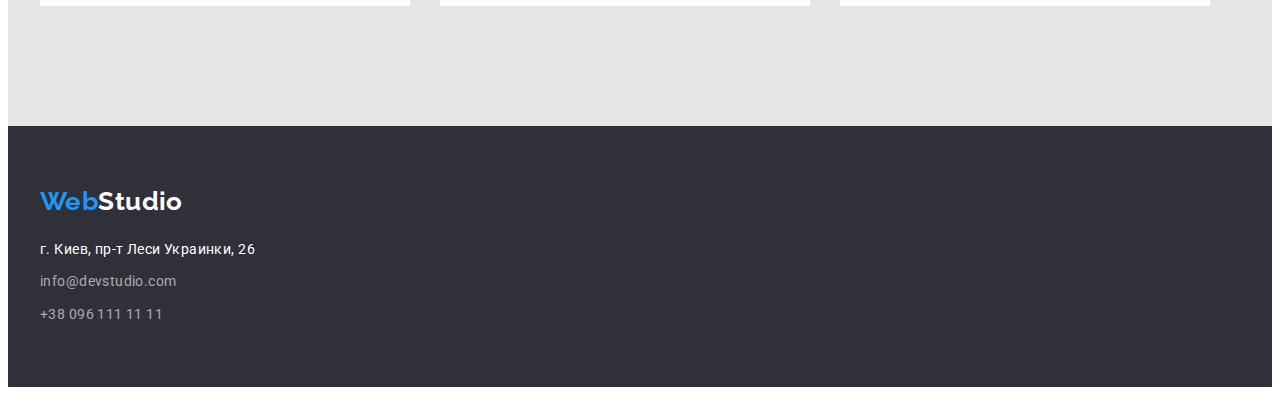
==== commit 98ee0d90: "correct hover effect" ====
--- a/portfolio.html
+++ b/portfolio.html
@@ -30,7 +30,7 @@
         <nav class="nav">
           <!--Активне посилання-->
           <ul class="local-nav list">
-            <li class="item"><a href="./index.html" class="current-link block">Студия</a></li>
+            <li class="item"><a href="./index.html" class="link block">Студия</a></li>
             <li class="item">
               <a href="./portfolio.html" class="current-link block">Портфолио</a>
             </li>
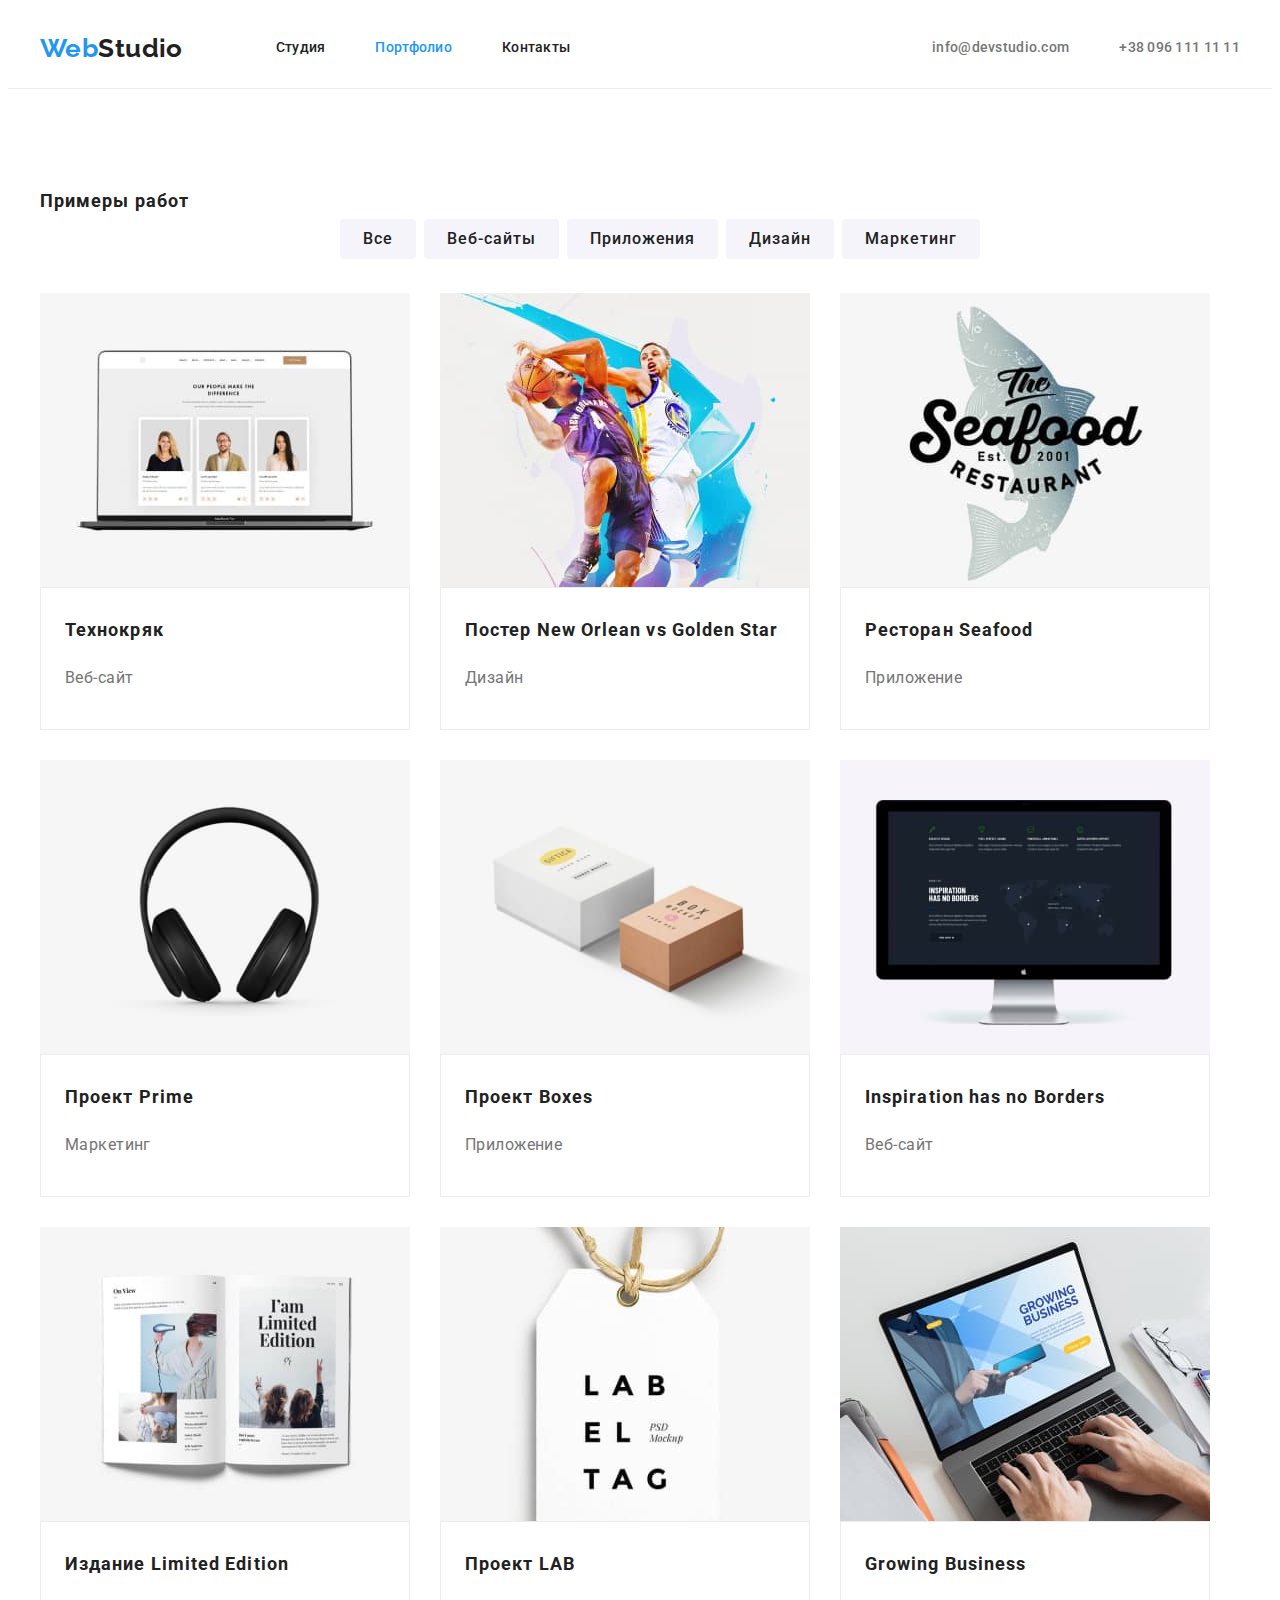
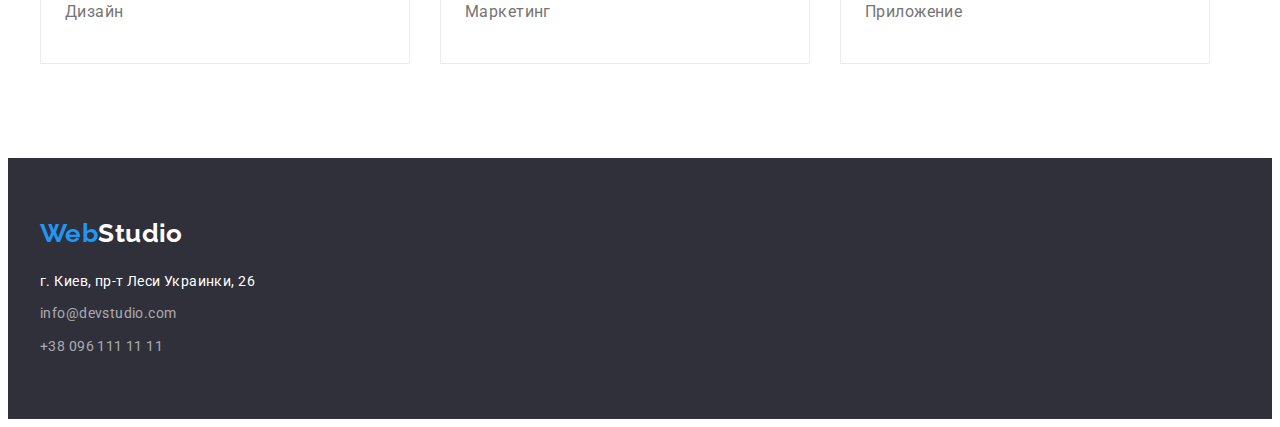
==== commit 9f52da70: "correct section padding" ====
--- a/portfolio.html
+++ b/portfolio.html
@@ -21,7 +21,7 @@
 
   <body>
     <!--Шапка сторінки-->
-    <header>
+    <header class="header">
       <div class="container main-nav">
         <!--Логотип-->
         <a href="./index.html" class="logo link">
@@ -49,7 +49,7 @@
       </div>
     </header>
     <main>
-      <section class="gallery">
+      <section class="gallery section">
         <div class="container">
           <h1 class="gallery-title">Примеры работ</h1>
           <ul class="list filters">
@@ -63,49 +63,82 @@
           </ul>
           <ul class="list card-set">
             <li class="gallery-card">
-              <img src="./images/prj1.jpg" alt="веб-сайт на ноутбуке" width="370" />
-              <h2 class="card-title">Технокряк</h2>
-              <p class="defenition">Веб-сайт</p>
+              <img src="./images/prj1.jpg" alt="веб-сайт на ноутбуке" width="370" class="image" />
+              <div class="card-container">
+                <h2 class="card-title">Технокряк</h2>
+                <p class="defenition">Веб-сайт</p>
+              </div>
             </li>
             <li class="gallery-card">
-              <img src="./images/prj2.jpg" alt="Соревнования баскетболистов" width="370" />
-              <h2 class="card-title">Постер New Orlean vs Golden Star</h2>
-              <p class="defenition">Дизайн</p>
+              <img
+                src="./images/prj2.jpg"
+                alt="Соревнования баскетболистов"
+                width="370"
+                class="image"
+              />
+              <div class="card-container">
+                <h2 class="card-title">Постер New Orlean vs Golden Star</h2>
+                <p class="defenition">Дизайн</p>
+              </div>
             </li>
             <li class="gallery-card">
-              <img src="./images/prj3.jpg" alt="логотип ресторана" width="370" />
-              <h2 class="card-title">Ресторан Seafood</h2>
-              <p class="defenition">Приложение</p>
+              <img src="./images/prj3.jpg" alt="логотип ресторана" width="370" class="image" />
+              <div class="card-container">
+                <h2 class="card-title">Ресторан Seafood</h2>
+                <p class="defenition">Приложение</p>
+              </div>
             </li>
             <li class="gallery-card">
-              <img src="./images/prj4.jpg" alt="Черные наушники" width="370" />
-              <h2 class="card-title">Проект Prime</h2>
-              <p class="defenition">Маркетинг</p>
+              <img src="./images/prj4.jpg" alt="Черные наушники" width="370" class="image" />
+              <div class="card-container">
+                <h2 class="card-title">Проект Prime</h2>
+                <p class="defenition">Маркетинг</p>
+              </div>
             </li>
             <li class="gallery-card">
-              <img src="./images/prj5.jpg" alt="Две картонные коробки" width="370" />
-              <h2 class="card-title">Проект Boxes</h2>
-              <p class="defenition">Приложение</p>
+              <img src="./images/prj5.jpg" alt="Две картонные коробки" width="370" class="image" />
+              <div class="card-container">
+                <h2 class="card-title">Проект Boxes</h2>
+                <p class="defenition">Приложение</p>
+              </div>
             </li>
             <li class="gallery-card">
-              <img src="./images/prj6.jpg" alt="моноблок с примером веб-сайта" width="370" />
-              <h2 class="card-title">Inspiration has no Borders</h2>
-              <p class="defenition">Веб-сайт</p>
+              <img
+                src="./images/prj6.jpg"
+                alt="моноблок с примером веб-сайта"
+                width="370"
+                class="image"
+              />
+              <div class="card-container">
+                <h2 class="card-title">Inspiration has no Borders</h2>
+                <p class="defenition">Веб-сайт</p>
+              </div>
             </li>
             <li class="gallery-card">
-              <img src="./images/prj7.jpg" alt="разворот книги" width="370" />
-              <h2 class="card-title">Издание Limited Edition</h2>
-              <p class="defenition">Дизайн</p>
+              <img src="./images/prj7.jpg" alt="разворот книги" width="370" class="image" />
+              <div class="card-container">
+                <h2 class="card-title">Издание Limited Edition</h2>
+                <p class="defenition">Дизайн</p>
+              </div>
             </li>
             <li class="gallery-card">
-              <img src="./images/prj8.jpg" alt="етикетка с надписью" width="370" />
-              <h2 class="card-title">Проект LAB</h2>
-              <p class="defenition">Маркетинг</p>
+              <img src="./images/prj8.jpg" alt="етикетка с надписью" width="370" class="image" />
+              <div class="card-container">
+                <h2 class="card-title">Проект LAB</h2>
+                <p class="defenition">Маркетинг</p>
+              </div>
             </li>
             <li class="gallery-card">
-              <img src="./images/prj9.jpg" alt="человек работающий за ноутбуком" width="370" />
-              <h2 class="card-title">Growing Business</h2>
-              <p class="defenition">Приложение</p>
+              <img
+                src="./images/prj9.jpg"
+                alt="человек работающий за ноутбуком"
+                width="370"
+                class="image"
+              />
+              <div class="card-container">
+                <h2 class="card-title">Growing Business</h2>
+                <p class="defenition">Приложение</p>
+              </div>
             </li>
           </ul>
         </div>
--- a/css/styles.css
+++ b/css/styles.css
@@ -9,6 +9,7 @@
   --decoration-white-color: rgba(255, 255, 255, 0.6);
   --border-color: #ececec;
 }
+
 /* html{
   box-sizing: border-box;
 }
@@ -26,6 +27,11 @@
   margin: 0 auto;
 }
 
+/* ---sectio--- */
+.section {
+  padding-top: 94px;
+  padding-bottom: 94px;
+}
 /* lists style */
 .list {
   margin: 0;
@@ -46,6 +52,7 @@
 
 .current-link {
   color: var(--accent-color);
+  text-decoration: none;
 }
 
 .current-link:hover,
@@ -103,10 +110,13 @@
 }
 /* --------------HEADER-------------------- */
 /* header flexbox */
+.header {
+  border-bottom: 1px solid var(--border-color);
+}
+
 .main-nav {
   display: flex;
   align-items: center;
-  border-bottom: 1px solid var(--border-color);
 }
 
 /* logo */
@@ -189,7 +199,8 @@
 /* -----------------------BODY_INDEX----------------------- */
 /* heroes */
 .hero {
-  margin-bottom: 94px;
+  padding-top: 200px;
+  padding-bottom: 200px;
 
   background-color: var(--secondary-bg-color);
   color: var(--primary-white-color);
@@ -209,13 +220,10 @@
 }
 
 /* features */
-.features {
-  margin-bottom: 94px;
-}
 
 .feature {
   display: flex;
-  justify-content: space-around;
+  justify-content: space-between;
   padding-left: 0;
 }
 
@@ -244,13 +252,10 @@
 }
 
 /* activities */
-.activities {
-  margin-bottom: 94px;
-}
 
 .activity {
   display: flex;
-  justify-content: space-around;
+  justify-content: space-between;
   padding-left: 0;
 }
 
@@ -275,11 +280,12 @@
 
 .team-pro {
   display: flex;
-  justify-content: space-around;
+  justify-content: space-between;
   padding-left: 0;
 }
 
 .team-title {
+  margin-top: 0;
   margin-bottom: 50px;
   color: var(--text-secondary-color);
 
@@ -318,12 +324,13 @@
 /* -----------------------BODY_PORTFILIO--------------------- */
 /* gallery */
 .gallery {
-  margin-top: 51px;
-  padding-bottom: 120px;
-  background-color: var(--prtf-bg-color);
+  background-color: var(--primary-white-color);
 }
 
 .gallery .gallery-title {
+  margin-top: 0;
+  margin-bottom: 0;
+
   color: var(--text-secondary-color);
 
   font-weight: 700;
@@ -370,10 +377,21 @@
   margin-right: 0;
 }
 
+.card-container {
+  padding-top: 24px;
+  padding-left: 24px;
+  padding-bottom: 20px;
+  border: 1px solid var(--border-color);
+}
+
+.image {
+  display: block;
+  max-width: 100%;
+  height: auto;
+}
+
 .gallery-card .card-title {
-  margin-top: 20px;
-  margin-bottom: 0;
-  padding-left: 24px;
+  margin-top: 0;
 
   color: var(--text-secondary-color);
 
@@ -384,8 +402,6 @@
 }
 
 .gallery-card .defenition {
-  padding-left: 24px;
-  padding-bottom: 20px;
   margin-top: 4px;
 
   font-size: 16px;
@@ -394,12 +410,12 @@
 
 /* -----------------------FOOTER----------------------- */
 footer {
-  background-color: var(--secondary-bg-color);
-}
-.bottom {
   padding-top: 60px;
   padding-bottom: 60px;
-}
+
+  background-color: var(--secondary-bg-color);
+}
+
 .logo-box {
   margin-bottom: 20px;
 }
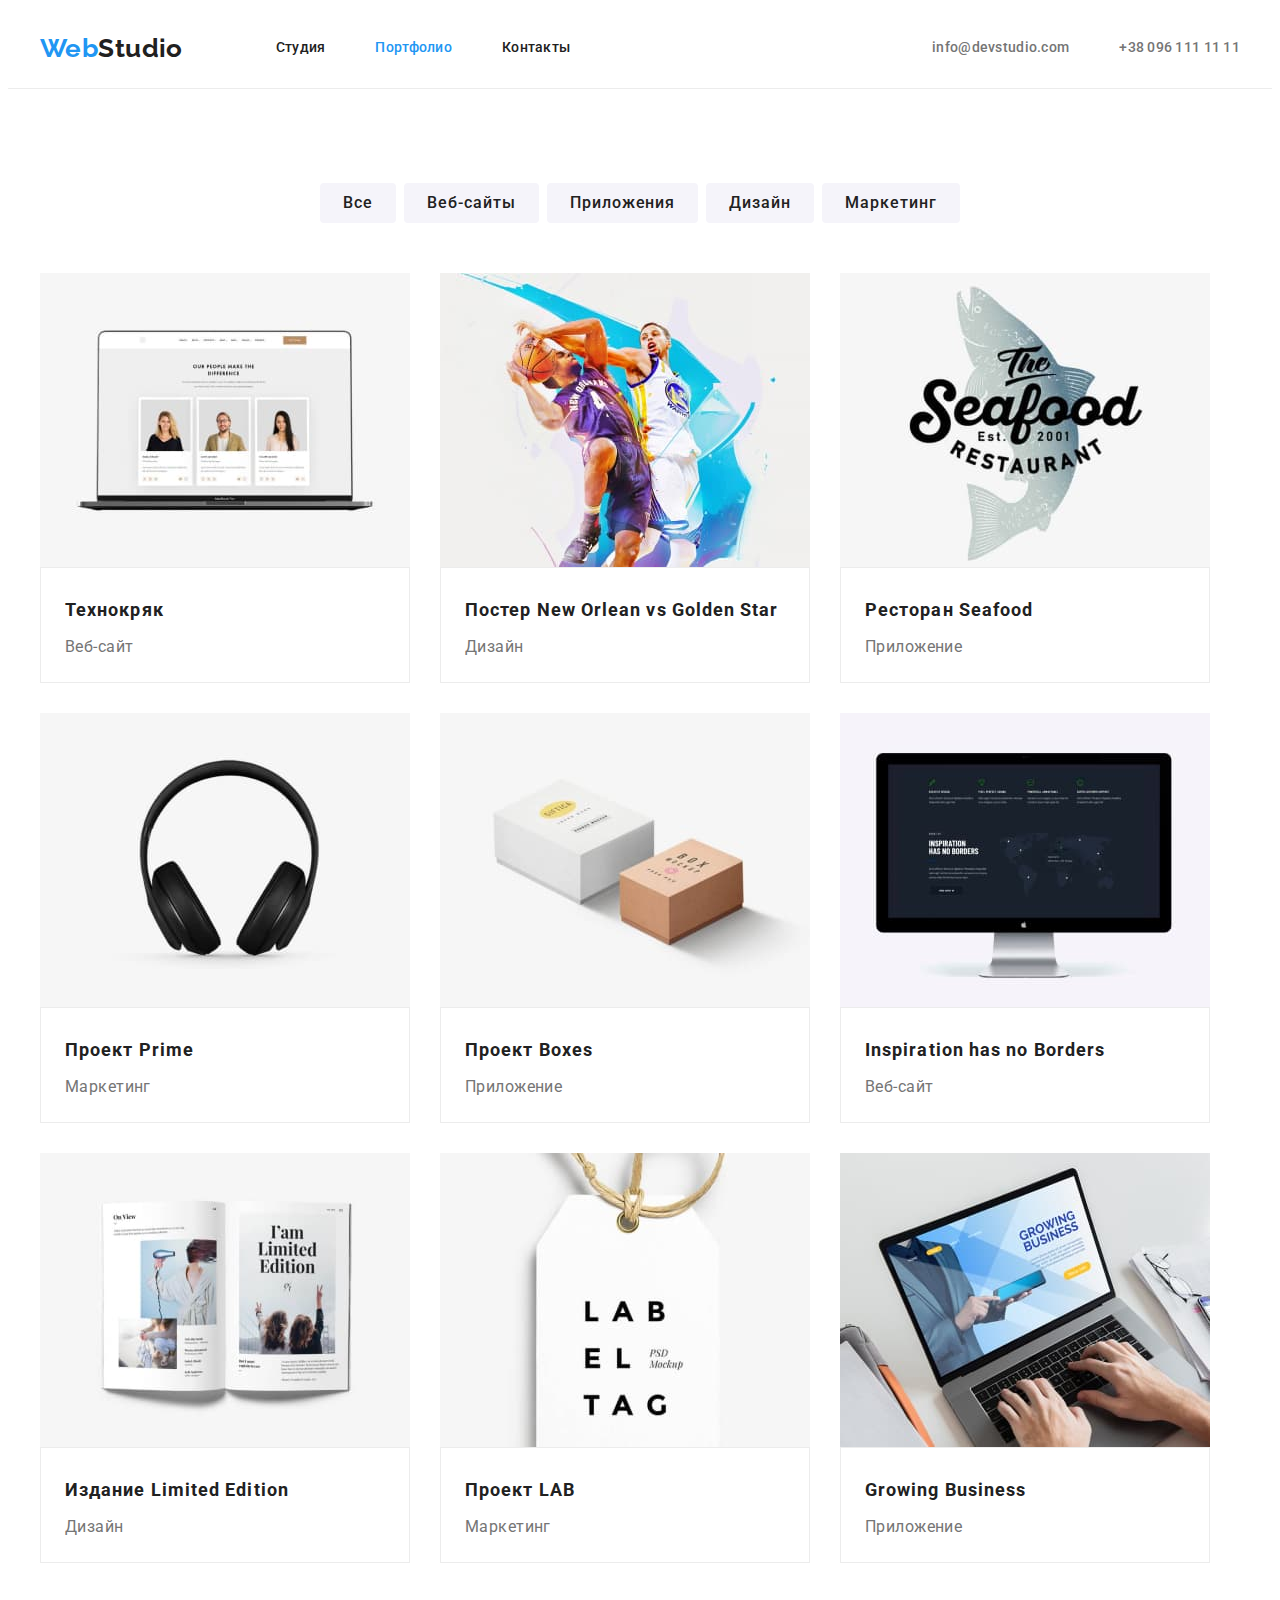
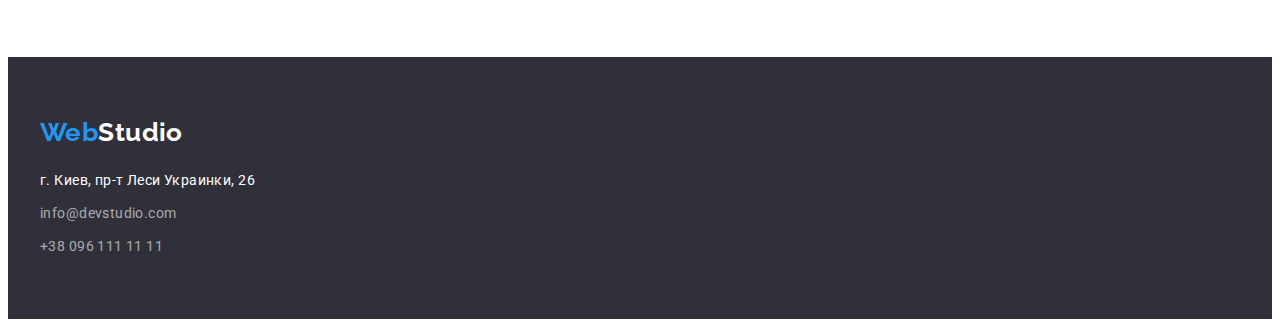
==== commit ff42c9d4: "correct  feature section's design" ====
--- a/portfolio.html
+++ b/portfolio.html
@@ -51,7 +51,7 @@
     <main>
       <section class="gallery section">
         <div class="container">
-          <h1 class="gallery-title">Примеры работ</h1>
+          <h1 class="visually-hidden">Примеры работ</h1>
           <ul class="list filters">
             <li class="item"><button type="button" class="btn btn-secondary">Все</button></li>
             <li class="item"><button type="button" class="btn btn-secondary">Веб-сайты</button></li>
--- a/css/styles.css
+++ b/css/styles.css
@@ -10,15 +10,27 @@
   --border-color: #ececec;
 }
 
-/* html{
-  box-sizing: border-box;
-}
-*,
-*::before,
-*::after {
-  box-sizing: inherit;
-} */
 /* -------------GLOBAL STYLES--------------- */
+/* ----Приховані елементи---- */
+ul,
+ol {
+  padding: 0px;
+  margin: 0px;
+}
+
+.visually-hidden {
+  position: absolute;
+  white-space: nowrap;
+  width: 1px;
+  height: 1px;
+  overflow: hidden;
+  border: 0;
+  padding: 0;
+  clip: rect(0 0 0 0);
+  clip-path: inset(50%);
+  margin: -1px;
+}
+
 /* container */
 .container {
   width: 1200px;
@@ -149,7 +161,6 @@
 .local-nav {
   display: flex;
   margin-left: 93px;
-  padding-left: 0;
 
   color: var(--text-secondary-color);
 
@@ -220,15 +231,21 @@
 }
 
 /* features */
-
+.features {
+  padding-bottom: 0;
+}
 .feature {
   display: flex;
-  justify-content: space-between;
-  padding-left: 0;
-}
-
-.feature > .item + .item {
-  margin-left: 30px;
+  padding-left: 0;
+}
+
+.ability {
+  width: calc((100% - 90px) / 4);
+  margin-right: 30px;
+}
+
+.ability:last-child {
+  margin-right: 0px;
 }
 
 .features .feature-title {
@@ -255,7 +272,7 @@
 
 .activity {
   display: flex;
-  justify-content: space-between;
+  /* justify-content: space-between; */
   padding-left: 0;
 }
 
@@ -268,6 +285,10 @@
   font-size: 36px;
   line-height: 1.17;
   text-align: center;
+}
+
+.activity > .item + .item {
+  margin-left: 30px;
 }
 
 /* team */
@@ -280,8 +301,11 @@
 
 .team-pro {
   display: flex;
-  justify-content: space-between;
-  padding-left: 0;
+  padding-left: 0;
+}
+
+.team-pro > .team-card + .team-card {
+  margin-left: 30px;
 }
 
 .team-title {
@@ -327,18 +351,6 @@
   background-color: var(--primary-white-color);
 }
 
-.gallery .gallery-title {
-  margin-top: 0;
-  margin-bottom: 0;
-
-  color: var(--text-secondary-color);
-
-  font-weight: 700;
-  font-size: 18px;
-  line-height: 2;
-  letter-spacing: 0.06em;
-}
-
 .filters {
   display: flex;
   justify-content: center;
@@ -358,7 +370,7 @@
   flex-wrap: wrap;
   padding-left: 0;
 
-  margin-top: 34px;
+  margin-top: 50px;
 }
 
 .gallery-card {
@@ -392,6 +404,7 @@
 
 .gallery-card .card-title {
   margin-top: 0;
+  margin-bottom: 0;
 
   color: var(--text-secondary-color);
 
@@ -403,6 +416,7 @@
 
 .gallery-card .defenition {
   margin-top: 4px;
+  margin-bottom: 0;
 
   font-size: 16px;
   line-height: 1.87;
@@ -439,7 +453,7 @@
   color: var(--primary-white-color);
 }
 
-.footer-contacts .contact :hover,
-.footer-contacts .contact :focus {
-  color: var(--accent-color);
-}
+.footer-contacts .contact:hover,
+.footer-contacts .contact:focus {
+  color: var(--accent-color);
+}
